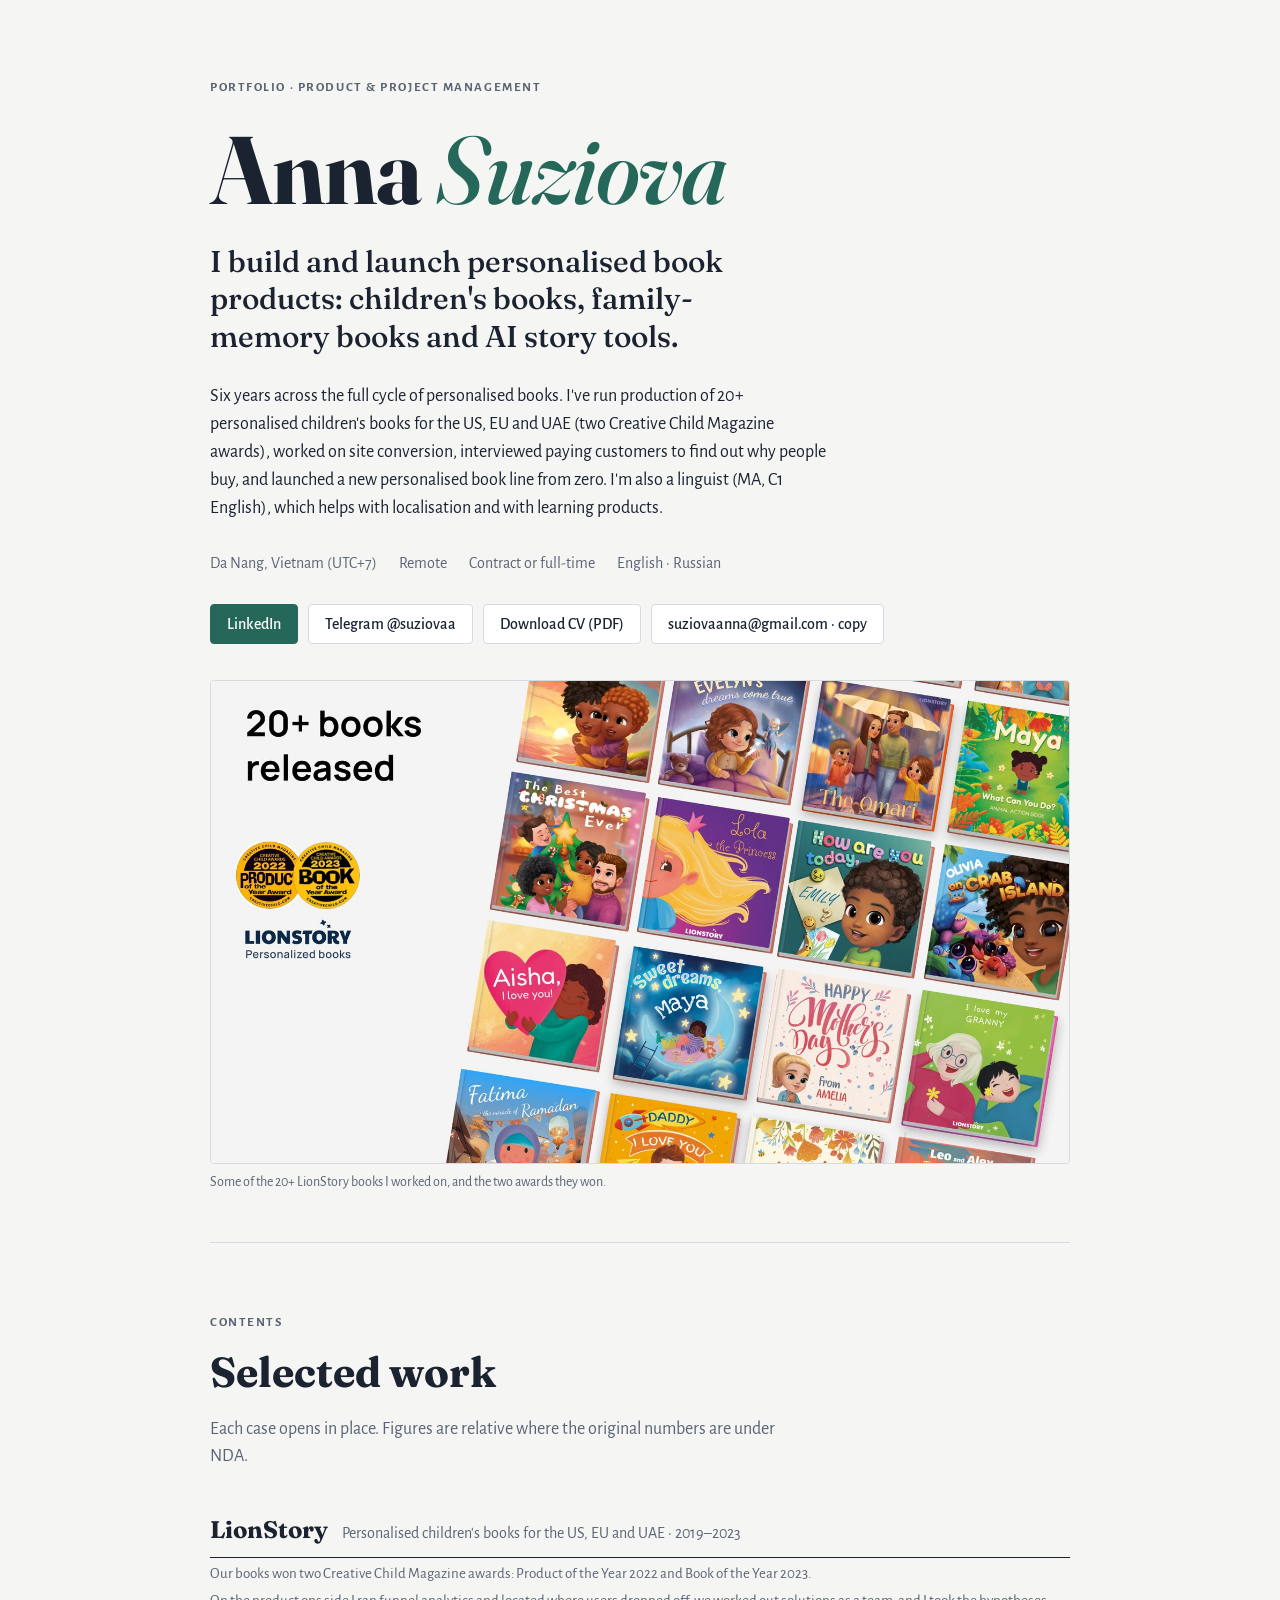
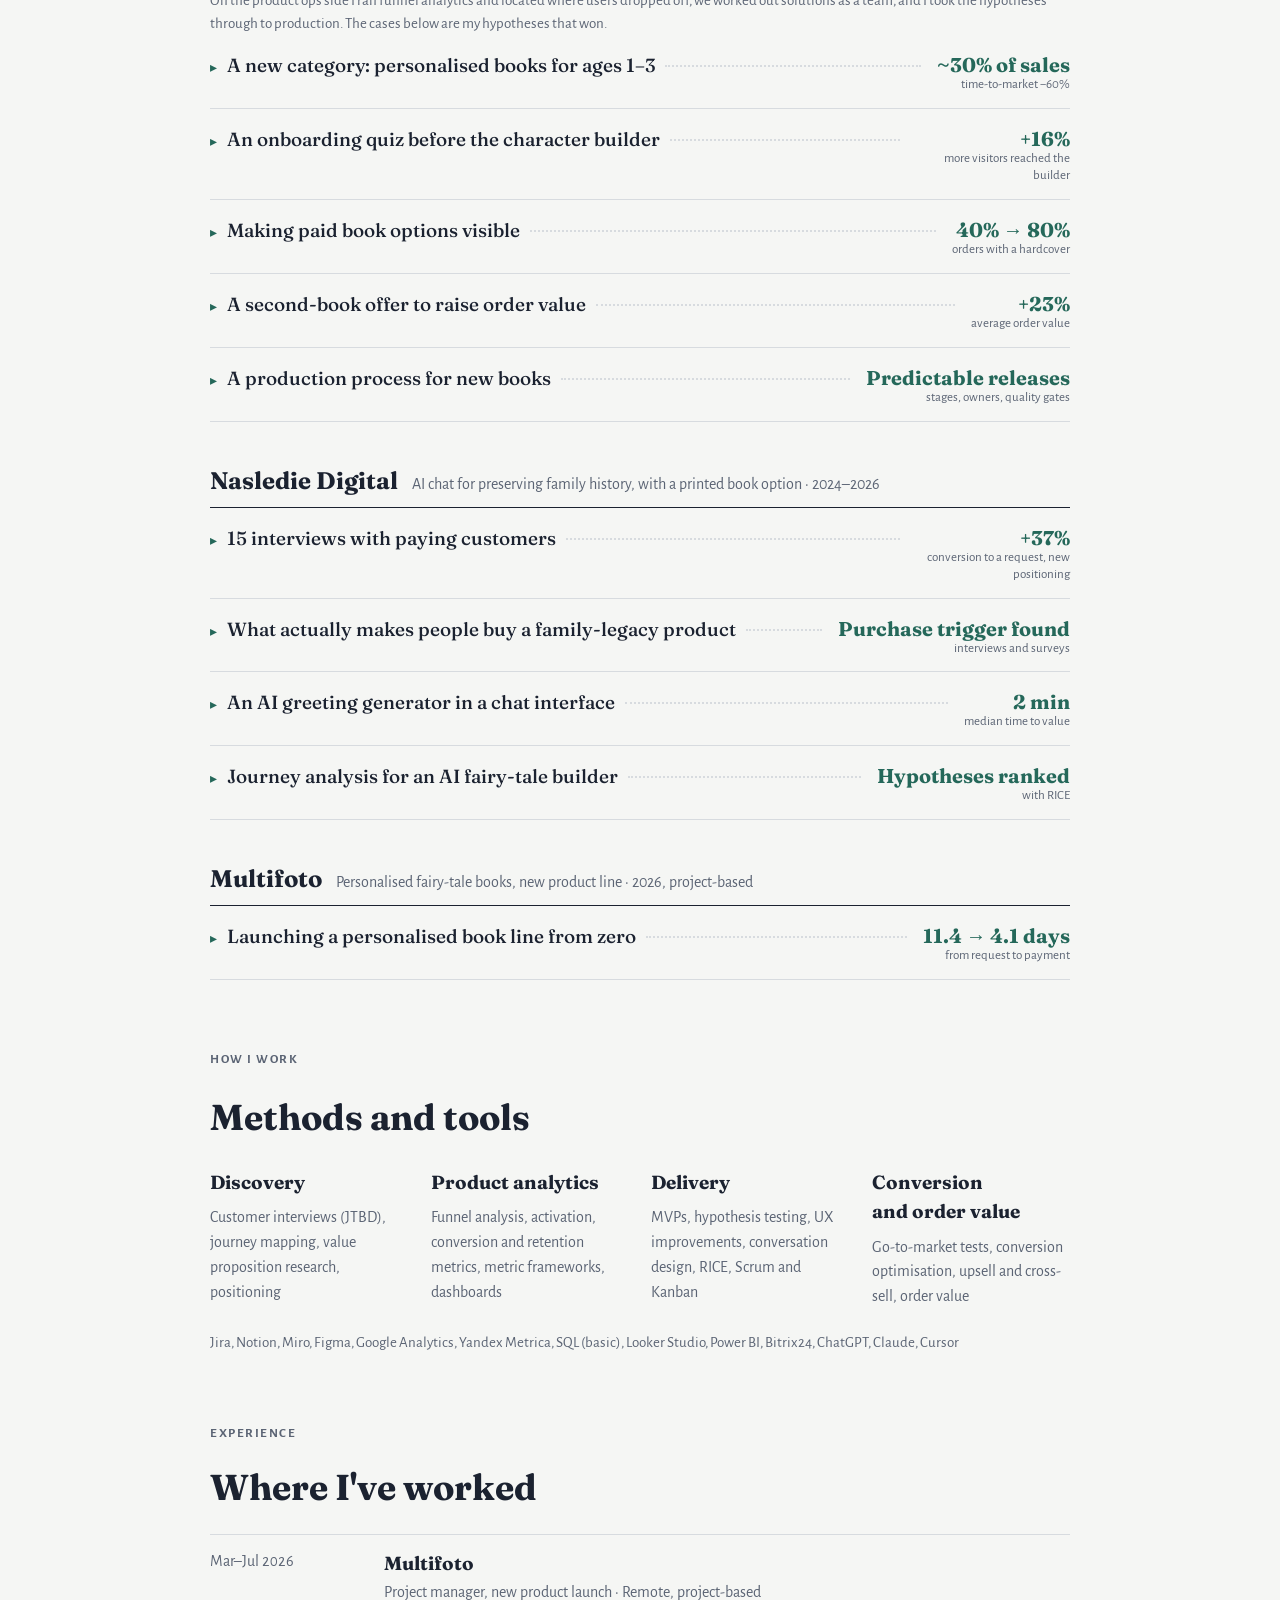
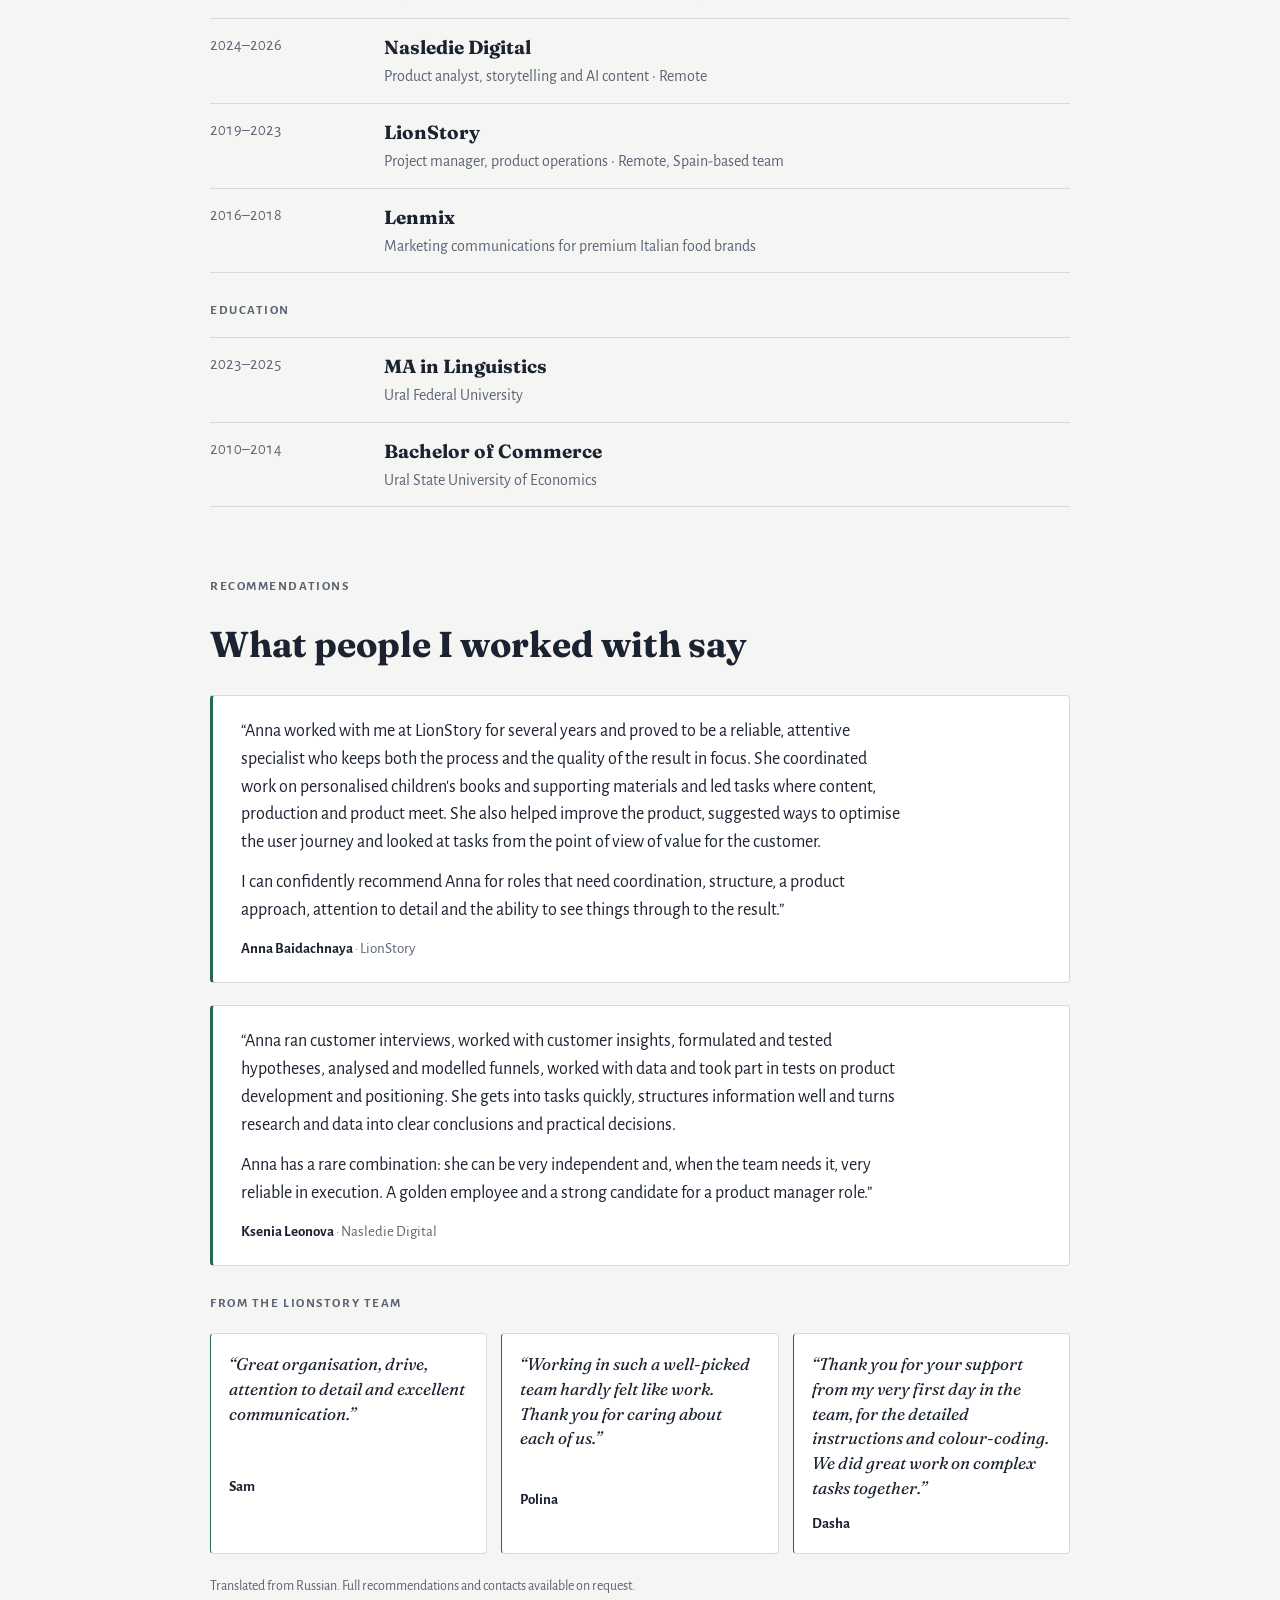
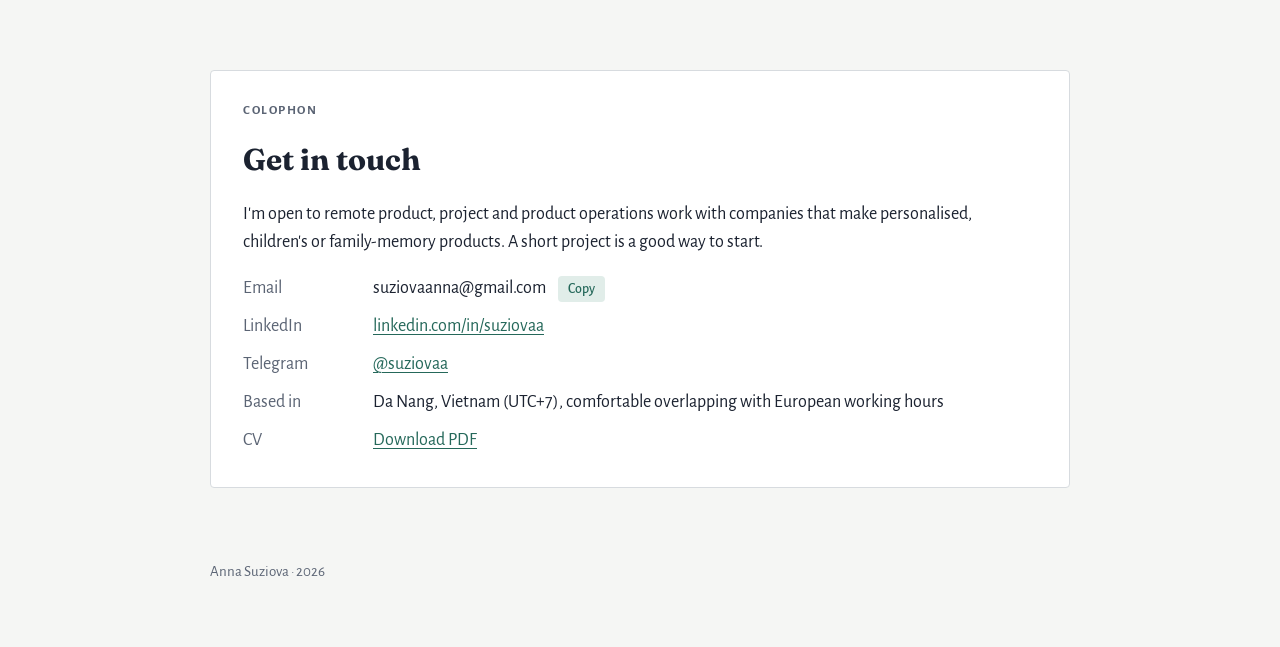
==== index.html @ f165a917 "Add link preview image Co-Authored-By: Claude Opus 5.5 <noreply@anthropic.com> Claude-Session: https" ====
<!doctype html>
<html lang="en">
<head>
<meta charset="utf-8">
<meta name="viewport" content="width=device-width,initial-scale=1,viewport-fit=cover">
<meta name="description" content="Anna Suziova: project manager and product ops for personalised children's books and memory products.">
<meta property="og:title" content="Anna Suziova">
<meta property="og:description" content="Project Manager and Product Ops for personalised children's books and memory products.">
<meta property="og:image" content="https://suziovaa.github.io/og.jpg">
<meta property="og:url" content="https://suziovaa.github.io/">
<meta property="og:type" content="website">
<meta name="twitter:card" content="summary_large_image">
<title>Anna Suziova</title>
<link rel="preconnect" href="https://fonts.googleapis.com">
<link rel="preconnect" href="https://fonts.gstatic.com" crossorigin>
<link rel="stylesheet" href="https://fonts.googleapis.com/css2?family=Fraunces:ital,opsz,wght@0,9..144,500;0,9..144,700;1,9..144,500&family=Alegreya+Sans:ital,wght@0,400;0,500;0,700;1,400&display=swap">
<style>
/* Layout: a personal site set like a book. Title page, then a table of contents of case studies
   (title · dot leader · result), each opening in place; colophon at the end. One column, max ~860px. */
:root{
  --paper:#f5f6f4; --sheet:#ffffff; --ink:#1b2230; --muted:#5b6474; --rule:#d7dbdf;
  --cloth:#25685a; --cloth-soft:#e1ede9;
  --display:"Fraunces",Georgia,"Times New Roman",serif;
  --body:"Alegreya Sans","Helvetica Neue",Arial,sans-serif;
}
@media (prefers-color-scheme:dark){:root:not([data-theme="light"]){
  --paper:#111519; --sheet:#171c22; --ink:#e7eaed; --muted:#9aa3af; --rule:#2b323b;
  --cloth:#86c9b7; --cloth-soft:#1a2b28; color-scheme:dark}}
:root[data-theme="dark"]{
  --paper:#111519; --sheet:#171c22; --ink:#e7eaed; --muted:#9aa3af; --rule:#2b323b;
  --cloth:#86c9b7; --cloth-soft:#1a2b28; color-scheme:dark}

*{box-sizing:border-box}
body{background:var(--paper);color:var(--ink);font:400 18px/1.55 var(--body);
  padding-left:max(16px,env(safe-area-inset-left,0px));padding-right:max(16px,env(safe-area-inset-right,0px));padding-block:0 56px}
.wrap{max-width:860px;margin:0 auto;display:grid;gap:72px}
a{color:var(--cloth);text-underline-offset:3px;text-decoration-thickness:1px}
a:focus-visible,button:focus-visible,summary:focus-visible{outline:2px solid var(--cloth);outline-offset:3px;border-radius:2px}
h1,h2,h3{font-family:var(--display);font-weight:700;text-wrap:balance;margin:0}
.label{font:700 13px/1.2 var(--body);letter-spacing:.12em;text-transform:uppercase;color:var(--muted);margin:0}
p{margin:0}

/* Title page */
.title-page{padding-block:72px 8px;display:grid;gap:28px;border-bottom:1px solid var(--rule);padding-bottom:48px}
.title-page h1{font-size:clamp(48px,9vw,96px);line-height:.95;letter-spacing:-.01em}
.title-page h1 em{font-style:italic;font-weight:500;color:var(--cloth)}
.subtitle{font-family:var(--display);font-size:clamp(22px,3.2vw,30px);line-height:1.25;max-width:30ch;font-weight:500}
.intro{max-width:62ch;color:var(--ink)}
.imprint{display:flex;flex-wrap:wrap;gap:6px 22px;color:var(--muted);font-size:16px}
.imprint span{white-space:nowrap}
.contacts{display:flex;flex-wrap:wrap;gap:10px;align-items:center}
.btn{font:500 16px/1 var(--body);display:inline-flex;align-items:center;gap:8px;padding:11px 16px;border-radius:4px;border:1px solid var(--rule);background:var(--sheet);color:var(--ink);text-decoration:none;cursor:pointer}
.btn.primary{background:var(--cloth);border-color:var(--cloth);color:var(--sheet)}
.btn:hover{border-color:var(--cloth)}

/* Contents */
.contents{display:grid;gap:40px}
.contents > header{display:grid;gap:10px}
.contents h2{font-size:clamp(30px,4.5vw,42px)}
.contents > header p:not(.label){color:var(--muted);max-width:60ch}
.chapter{display:grid;gap:4px}
.chapter-head{display:flex;flex-wrap:wrap;align-items:baseline;gap:4px 14px;padding-bottom:8px;border-bottom:1px solid var(--ink)}
.chapter-head h3{font-size:24px}
.chapter-head span{color:var(--muted);font-size:16px}
.case{border-bottom:1px solid var(--rule)}
.case summary{list-style:none;cursor:pointer;display:grid;grid-template-columns:minmax(0,1fr) auto;gap:4px 16px;align-items:baseline;padding:14px 0}
.case summary::-webkit-details-marker{display:none}
.case .ttl{display:flex;align-items:baseline;gap:10px;min-width:0}
.case .ttl b{font:500 19px/1.35 var(--display)}
.case .ttl i{font-style:normal;color:var(--cloth);font-size:14px;transition:transform .2s;display:inline-block;flex:none}
.case[open] .ttl i{transform:rotate(90deg)}
.case .ttl .lead{flex:1;border-bottom:2px dotted var(--rule);transform:translateY(-5px);min-width:24px}
.case .num{font:700 20px/1.2 var(--display);color:var(--cloth);text-align:right;font-variant-numeric:tabular-nums lining-nums;white-space:nowrap}
.case .num small{display:block;font:400 13px/1.3 var(--body);color:var(--muted);white-space:normal;max-width:22ch;margin-left:auto}
.case summary:hover b{color:var(--cloth)}
.body{display:grid;gap:18px;padding:4px 0 26px 24px;max-width:66ch}
.body h4{font:700 13px/1.2 var(--body);letter-spacing:.12em;text-transform:uppercase;color:var(--muted);margin:0 0 4px}
.body ul{margin:0;padding-left:20px;display:grid;gap:4px}
.results{display:flex;flex-wrap:wrap;gap:12px}
.results div{background:var(--cloth-soft);border-radius:4px;padding:12px 14px;min-width:0;flex:1 1 160px}
.results b{display:block;font:700 26px/1.1 var(--display);color:var(--cloth);font-variant-numeric:lining-nums}
.results span{font-size:15px;color:var(--ink)}
.role{font-size:15px;color:var(--muted)}

/* Methods */
.methods{display:grid;gap:22px}
.methods h2,.cv h2{font-size:clamp(28px,4vw,36px)}
.mgrid{display:grid;grid-template-columns:repeat(auto-fit,minmax(min(100%,190px),1fr));gap:22px}
.mgrid div{display:grid;gap:8px;align-content:start}
.mgrid h3{font-size:19px}
.mgrid p{color:var(--muted);font-size:16px}

/* Experience */
.cv{display:grid;gap:18px}
.row{display:grid;grid-template-columns:150px minmax(0,1fr);gap:4px 24px;padding-block:14px;border-top:1px solid var(--rule)}
.row:last-child{border-bottom:1px solid var(--rule)}
.row .when{color:var(--muted);font-size:16px;font-variant-numeric:tabular-nums}
.row b{font-family:var(--display);font-size:19px}
.row p{color:var(--muted);font-size:16px}

/* Colophon */
.colophon{display:grid;gap:18px;padding:32px;background:var(--sheet);border:1px solid var(--rule);border-radius:4px}
.colophon h2{font-size:30px}
.colophon dl{display:grid;grid-template-columns:110px minmax(0,1fr);gap:10px 20px;margin:0}
.colophon dt{color:var(--muted)}
.colophon dd{margin:0;overflow-wrap:anywhere;display:flex;flex-wrap:wrap;gap:8px 12px;align-items:center}
.copy{font:500 14px/1 var(--body);color:var(--cloth);background:var(--cloth-soft);border:0;border-radius:4px;padding:6px 10px;cursor:pointer}
footer.end{color:var(--muted);font-size:15px;text-align:left}

@media (max-width:560px){
  body{font-size:17px}
  .title-page{padding-top:44px}
  .case summary{grid-template-columns:minmax(0,1fr)}
  .case .num{text-align:left}
  .case .num small{margin-left:0}
  .case .ttl .lead{display:none}
  .body{padding-left:0}
  .row{grid-template-columns:minmax(0,1fr)}
  .colophon{padding:22px}
  .colophon dl{grid-template-columns:minmax(0,1fr)}
  .colophon dt{margin-top:6px}
}
@media (prefers-reduced-motion:reduce){.case .ttl i{transition:none}}
.fig,.frontis{margin:0;display:grid;gap:8px}
.fig img,.frontis img{display:block;width:100%;height:auto;border:1px solid var(--rule);border-radius:4px;background:var(--sheet)}
.fig figcaption,.frontis figcaption{font-size:14px;color:var(--muted)}
.frontis{margin-top:8px}
.words{display:grid;gap:22px}
.words h2{font-size:clamp(28px,4vw,36px)}
.quote{margin:0;background:var(--sheet);border:1px solid var(--rule);border-left:3px solid var(--cloth);border-radius:4px;padding:22px clamp(16px,3vw,28px);display:grid;gap:12px}
.quote p{max-width:66ch}
.quote cite{font-style:normal;color:var(--muted);font-size:15px}
.quote cite b{color:var(--ink);font-weight:700}
.team{display:grid;grid-template-columns:repeat(auto-fit,minmax(min(240px,100%),1fr));gap:14px}
.team .quote{border-left-width:1px;padding:18px}
.team .quote p{font-family:var(--display);font-style:italic;font-size:17px;line-height:1.45}
.fine{color:var(--muted);font-size:14px}
</style>
</head>
<body>


<div class="wrap">

<header class="title-page">
  <p class="label">Portfolio · Product &amp; project management</p>
  <h1>Anna <em>Suziova</em></h1>
  <p class="subtitle">I build and launch personalised book products: children's books, family-memory books and AI story tools.</p>
  <p class="intro">Six years across the full cycle of personalised books. I've run production of 20+ personalised children's books for the US, EU and UAE (two Creative Child Magazine awards), worked on site conversion, interviewed paying customers to find out why people buy, and launched a new personalised book line from zero. I'm also a linguist (MA, C1 English), which helps with localisation and with learning products.</p>
  <div class="imprint">
    <span>Da Nang, Vietnam (UTC+7)</span><span>Remote</span><span>Contract or full-time</span><span>English · Russian</span>
  </div>
  <div class="contacts">
    <a class="btn primary" href="https://www.linkedin.com/in/suziovaa/" target="_blank" rel="noopener">LinkedIn</a>
    <a class="btn" href="https://t.me/suziovaa" target="_blank" rel="noopener">Telegram @suziovaa</a>
    <a class="btn cv-dl" href="Anna_Suziova_CV.pdf" download>Download CV (PDF)</a>
    <button type="button" class="btn" id="copy-email" data-copy="suziovaanna@gmail.com">suziovaanna@gmail.com · copy</button>
  </div>
  <figure class="frontis"><img src="[data-uri]" alt="Covers of LionStory personalised books with Creative Child Magazine award badges for 2022 and 2023" width="1600" height="900"><figcaption>Some of the 20+ LionStory books I worked on, and the two awards they won.</figcaption></figure>
</header>

<section class="contents" aria-labelledby="contents-h">
  <header>
    <p class="label">Contents</p>
    <h2 id="contents-h">Selected work</h2>
    <p>Each case opens in place. Figures are relative where the original numbers are under NDA.</p>
  </header>

  <div class="chapter">
    <div class="chapter-head"><h3>LionStory</h3><span>Personalised children's books for the US, EU and UAE · 2019–2023</span></div>
    <p class="role">Our books won two Creative Child Magazine awards: Product of the Year 2022 and Book of the Year 2023.</p>
    <p class="role">On the product ops side I ran funnel analytics and located where users dropped off, we worked out solutions as a team, and I took the hypotheses through to production. The cases below are my hypotheses that won.</p>

    <details class="case">
      <summary><span class="ttl"><i aria-hidden="true">▸</i><b>A new category: personalised books for ages 1–3</b><span class="lead"></span></span><span class="num">~30% of sales<small>time-to-market −60%</small></span></summary>
      <div class="body">
        <p class="role">Project manager / product ops · LionStory</p>
        <figure class="fig"><img src="[data-uri]" alt="Personalised books for toddlers: the product page and covers" width="1600" height="900" loading="lazy"><figcaption>The new range for ages 1–3, with whole-avatar personalisation.</figcaption></figure>
        <div><h4>Context</h4><p>The range was built for children aged 6–8, with a detailed avatar builder where parents picked every element. New books took a long time to make, and the audience was narrow.</p></div>
        <div><h4>What I did</h4><p>After looking at the children's book market and competitors, I put forward a simpler product for ages 1–3 and tested it as an MVP. The new books used a lighter illustration style and whole avatars (five options for boys, five for girls) instead of the full builder. We released one book, checked demand and behaviour, and then expanded the line.</p></div>
        <div class="results"><div><b>~30%</b><span>of all sales came from the new category</span></div><div><b>−60%</b><span>time-to-market compared with the main range</span></div></div>
        <p>The simplified builder worked well enough that it was later rolled out to the main range too.</p>
      </div>
    </details>

    <details class="case">
      <summary><span class="ttl"><i aria-hidden="true">▸</i><b>An onboarding quiz before the character builder</b><span class="lead"></span></span><span class="num">+16%<small>more visitors reached the builder</small></span></summary>
      <div class="body">
        <p class="role">Project manager / product ops · LionStory</p>
        <figure class="fig"><img src="[data-uri]" alt="The onboarding quiz on mobile" width="1600" height="900" loading="lazy"><figcaption>The quiz that opens the path to the builder.</figcaption></figure>
        <div><h4>Context</h4><p>The character builder, where parents set up how their child looks in the book, was the key step before purchase and the biggest drop-off. We had already moved it to one page and cut steps, but many visitors still never started it.</p></div>
        <div><h4>What I did</h4><p>The funnel analysis showed many visitors never started the builder. My hypothesis was a short quiz before the builder: a few questions about the child and the book. It made the experience feel personal from the first screen, eased people into the builder and let us start collecting emails.</p></div>
        <div class="results"><div><b>+16%</b><span>share of visitors who reached the builder</span></div><div><b>~50%</b><span>of visitors left their email, a new channel for follow-ups</span></div></div>
      </div>
    </details>

    <details class="case">
      <summary><span class="ttl"><i aria-hidden="true">▸</i><b>Making paid book options visible</b><span class="lead"></span></span><span class="num">40% → 80%<small>orders with a hardcover</small></span></summary>
      <div class="body">
        <p class="role">Project manager / product ops · LionStory</p>
        <figure class="fig"><img src="[data-uri]" alt="Back cover preview with a family photo and the cover choice dialog" width="1600" height="900" loading="lazy"><figcaption>Live back-cover preview and the cover choice.</figcaption></figure>
        <div><h4>Context</h4><p>A hardcover and a photo of the child on the back cover added value for families and margin for the business, but few buyers chose them. The options sat in the cart, and people couldn't see what they would get.</p></div>
        <div><h4>What I did</h4><p>I added a live preview of the back cover with the photo, moved the photo and dedication options from the cart to sit under the book preview, and added an extra cover option to make the premium choice easier to pick.</p></div>
        <div class="results"><div><b>40% → 80%</b><span>share of books ordered with a hardcover</span></div><div><b>2×+</b><span>more books with a photo on the cover</span></div></div>
      </div>
    </details>

    <details class="case">
      <summary><span class="ttl"><i aria-hidden="true">▸</i><b>A second-book offer to raise order value</b><span class="lead"></span></span><span class="num">+23%<small>average order value</small></span></summary>
      <div class="body">
        <p class="role">Project manager / product ops · LionStory</p>
        <figure class="fig"><img src="[data-uri]" alt="The side cart with a second-book offer" width="1600" height="900" loading="lazy"><figcaption>The second-book offer inside the side cart.</figcaption></figure>
        <div><h4>Context</h4><p>Most customers bought one book. Acquisition costs left room for a discount on a second book without breaking unit economics.</p></div>
        <div><h4>What I did</h4><p>I worked out the economics and designed a 45% discount on the second book. We first showed it in a pop-up after the first book was added, then moved it into the side cart so it felt less pushy.</p></div>
        <div class="results"><div><b>+23.4%</b><span>average order value</span></div><div><b>+20%</b><span>books per order</span></div></div>
      </div>
    </details>

    <details class="case">
      <summary><span class="ttl"><i aria-hidden="true">▸</i><b>A production process for new books</b><span class="lead"></span></span><span class="num">Predictable releases<small>stages, owners, quality gates</small></span></summary>
      <div class="body">
        <p class="role">Project manager / product ops · LionStory</p>
        <figure class="fig"><img src="[data-uri]" alt="Book design process map in three blocks" width="1600" height="900" loading="lazy"><figcaption>The process map: marketing, development, design and file preparation.</figcaption></figure>
        <div><h4>Context</h4><p>LionStory released new books regularly, but the stages were blurred, teams overlapped, and release dates slipped.</p></div>
        <div><h4>What I did</h4><p>I mapped the existing process and rebuilt it in three blocks: marketing, development, and design and file preparation. For every step I defined the inputs, the expected output, the artefacts, the owner and who signs off, and added quality gates before each hand-over. I ran the team's Scrum routine in Jira.</p></div>
        <div><h4>Result</h4><p>A transparent process with clear ownership, predictable release dates and quality checks built into the flow.</p></div>
      </div>
    </details>
  </div>

  <div class="chapter">
    <div class="chapter-head"><h3>Nasledie Digital</h3><span>AI chat for preserving family history, with a printed book option · 2024–2026</span></div>

    <details class="case">
      <summary><span class="ttl"><i aria-hidden="true">▸</i><b>15 interviews with paying customers</b><span class="lead"></span></span><span class="num">+37%<small>conversion to a request, new positioning</small></span></summary>
      <div class="body">
        <p class="role">Product analyst · Nasledie Digital</p>
        <figure class="fig"><img src="[data-uri]" alt="Interview analysis board and customer journey map" width="1600" height="900" loading="lazy"><figcaption>From interview notes to the customer journey map.</figcaption></figure>
        <div><h4>Context</h4><p>Conversion from interest to purchase was unstable, and the team didn't know what value customers saw in the product or what drove the decision to buy.</p></div>
        <div><h4>What I did</h4><p>I ran 15 JTBD interviews of 45–60 minutes with paying customers, covering use cases, perceived value, alternatives and barriers. I also segmented users by age and geography and updated the customer journey map.</p></div>
        <div><h4>What we learned</h4><ul><li>People saw the product as an emotional gift for loved ones, not as a storage service.</li><li>The core value was preserving family history and personal memories.</li><li>The main barrier was doubt that the result would feel personal enough.</li></ul></div>
        <div><h4>Result</h4><p>Two new positioning hypotheses, an updated journey map and recommendations for how to communicate value. The hypothesis we launched raised conversion to a request by 37% compared with earlier versions.</p></div>
      </div>
    </details>

    <details class="case">
      <summary><span class="ttl"><i aria-hidden="true">▸</i><b>What actually makes people buy a family-legacy product</b><span class="lead"></span></span><span class="num">Purchase trigger found<small>interviews and surveys</small></span></summary>
      <div class="body">
        <p class="role">Product analyst · Nasledie Digital</p>
        <figure class="fig"><img src="[data-uri]" alt="Landing page for one of the positioning hypotheses, in Russian" width="1600" height="900" loading="lazy"><figcaption>Landing page used to test one of the hypotheses (Russian market).</figcaption></figure>
        <div><h4>Context</h4><p>I joined to test a new direction aimed at parents.</p></div>
        <div><h4>What happened</h4><p>The landing page converted well, but almost nobody went on to buy. I ran customer interviews and surveys with people who had bought, and found that their real reason for buying was different from the motivation the direction was built on. The specific findings are under NDA; I'm happy to talk through the approach in an interview.</p></div>
        <div><h4>Takeaway</h4><p>Interest on a landing page is not demand. Validate with a paid step early, and talk to people who actually paid to learn what made them buy.</p></div>
      </div>
    </details>

    <details class="case">
      <summary><span class="ttl"><i aria-hidden="true">▸</i><b>An AI greeting generator in a chat interface</b><span class="lead"></span></span><span class="num">2 min<small>median time to value</small></span></summary>
      <div class="body">
        <p class="role">Product analyst · Nasledie Digital</p>
        <figure class="fig"><img src="[data-uri]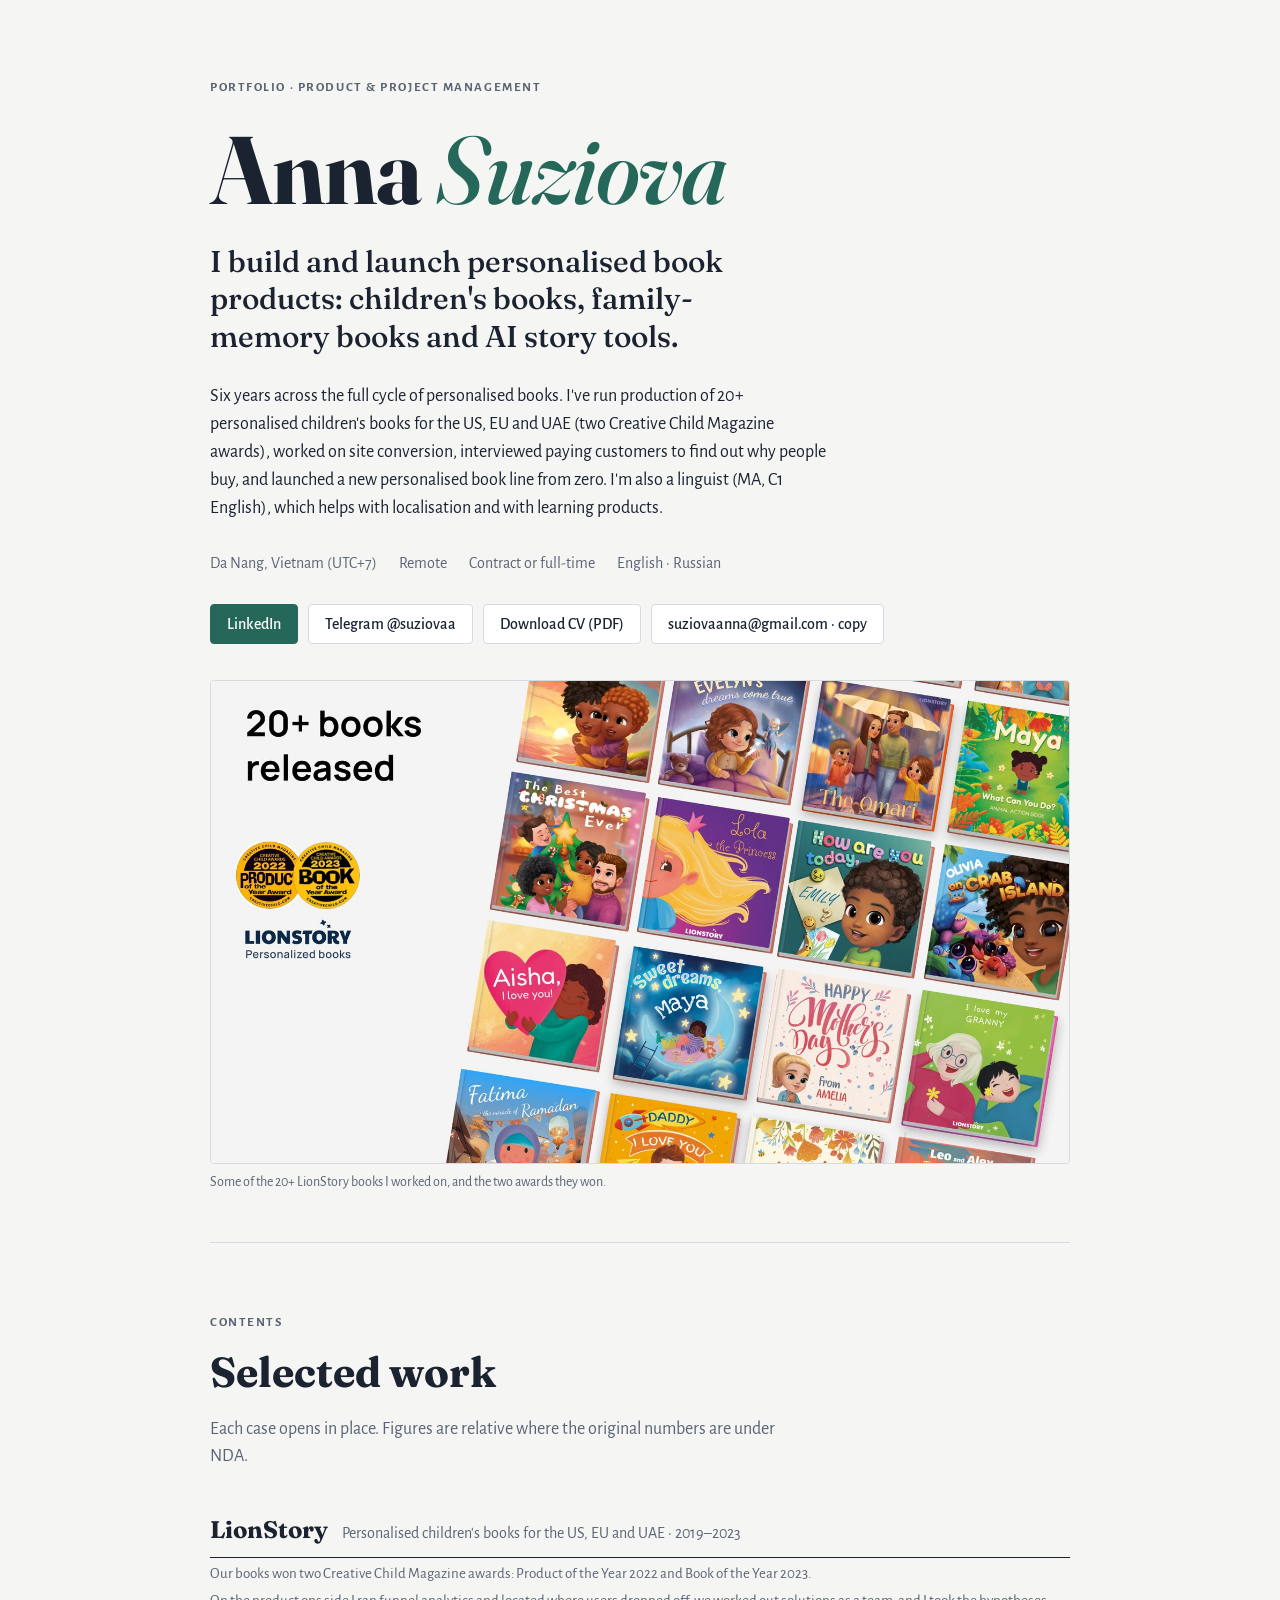
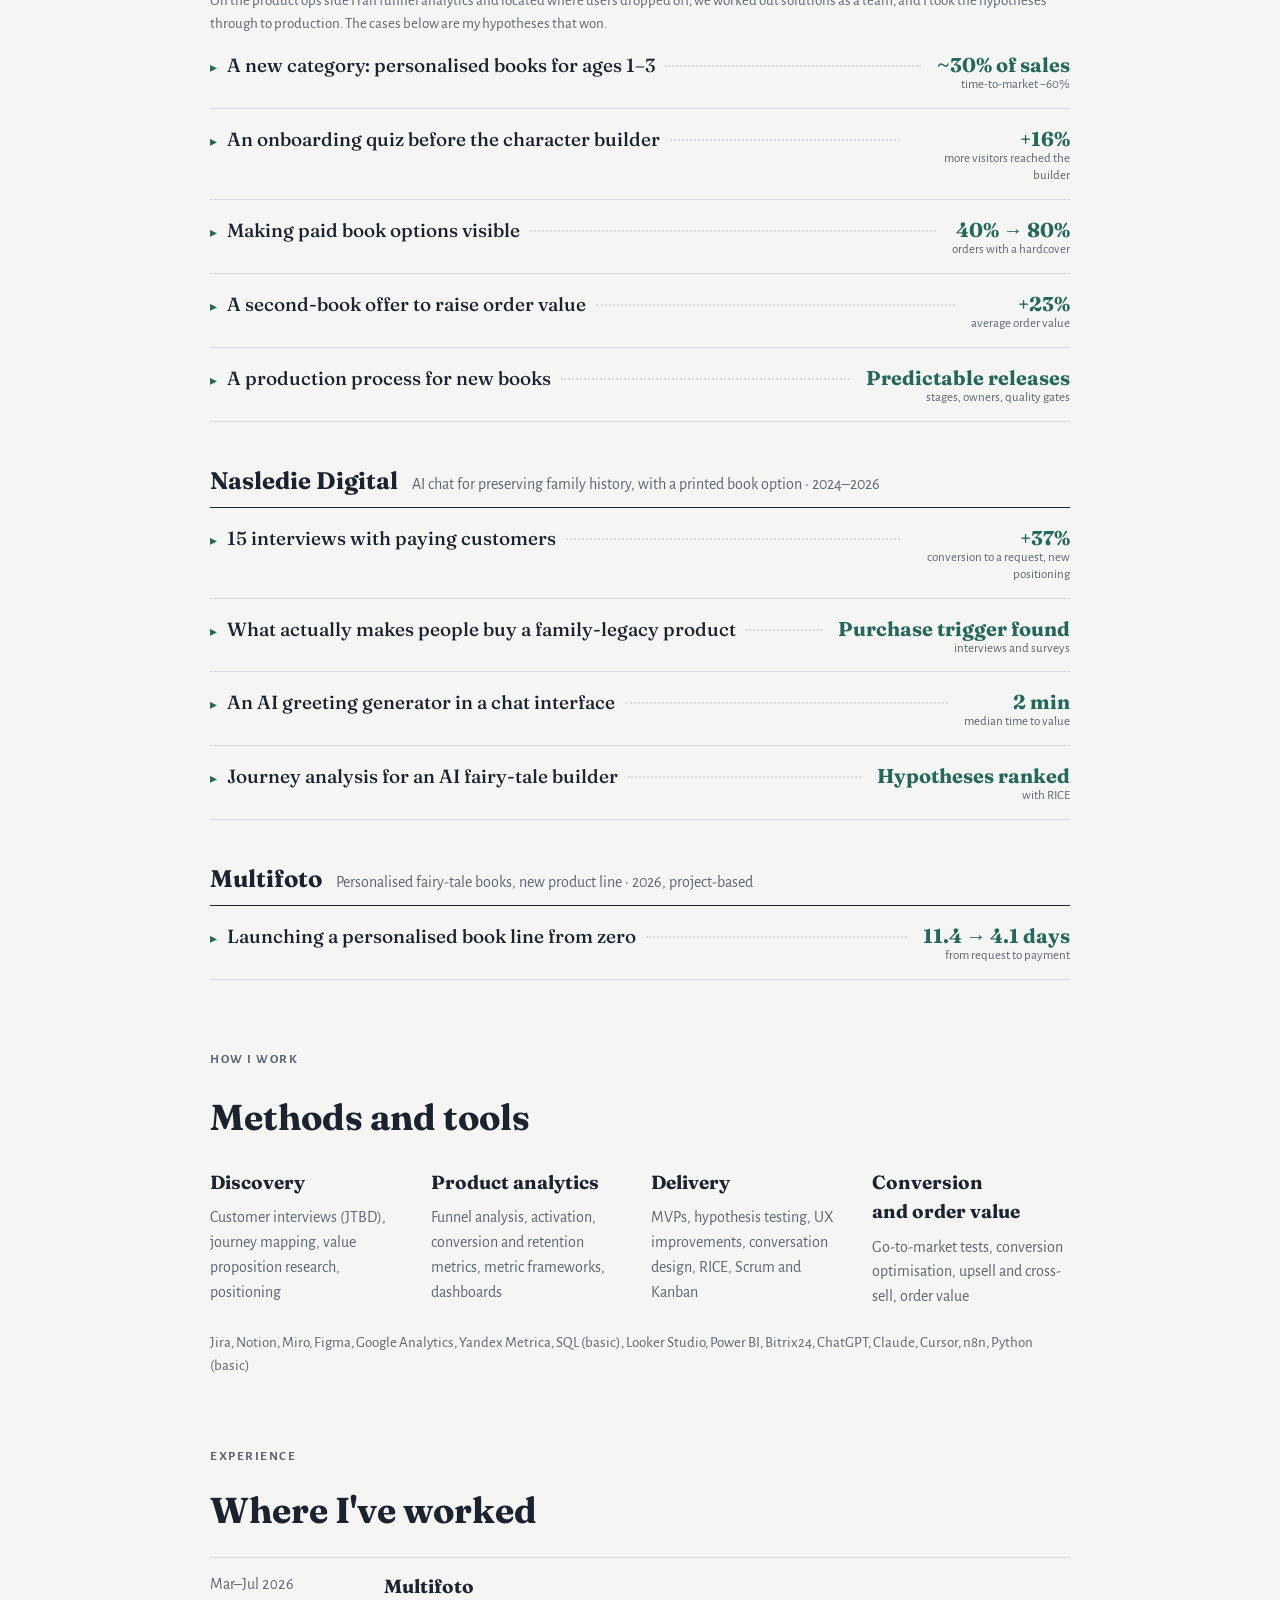
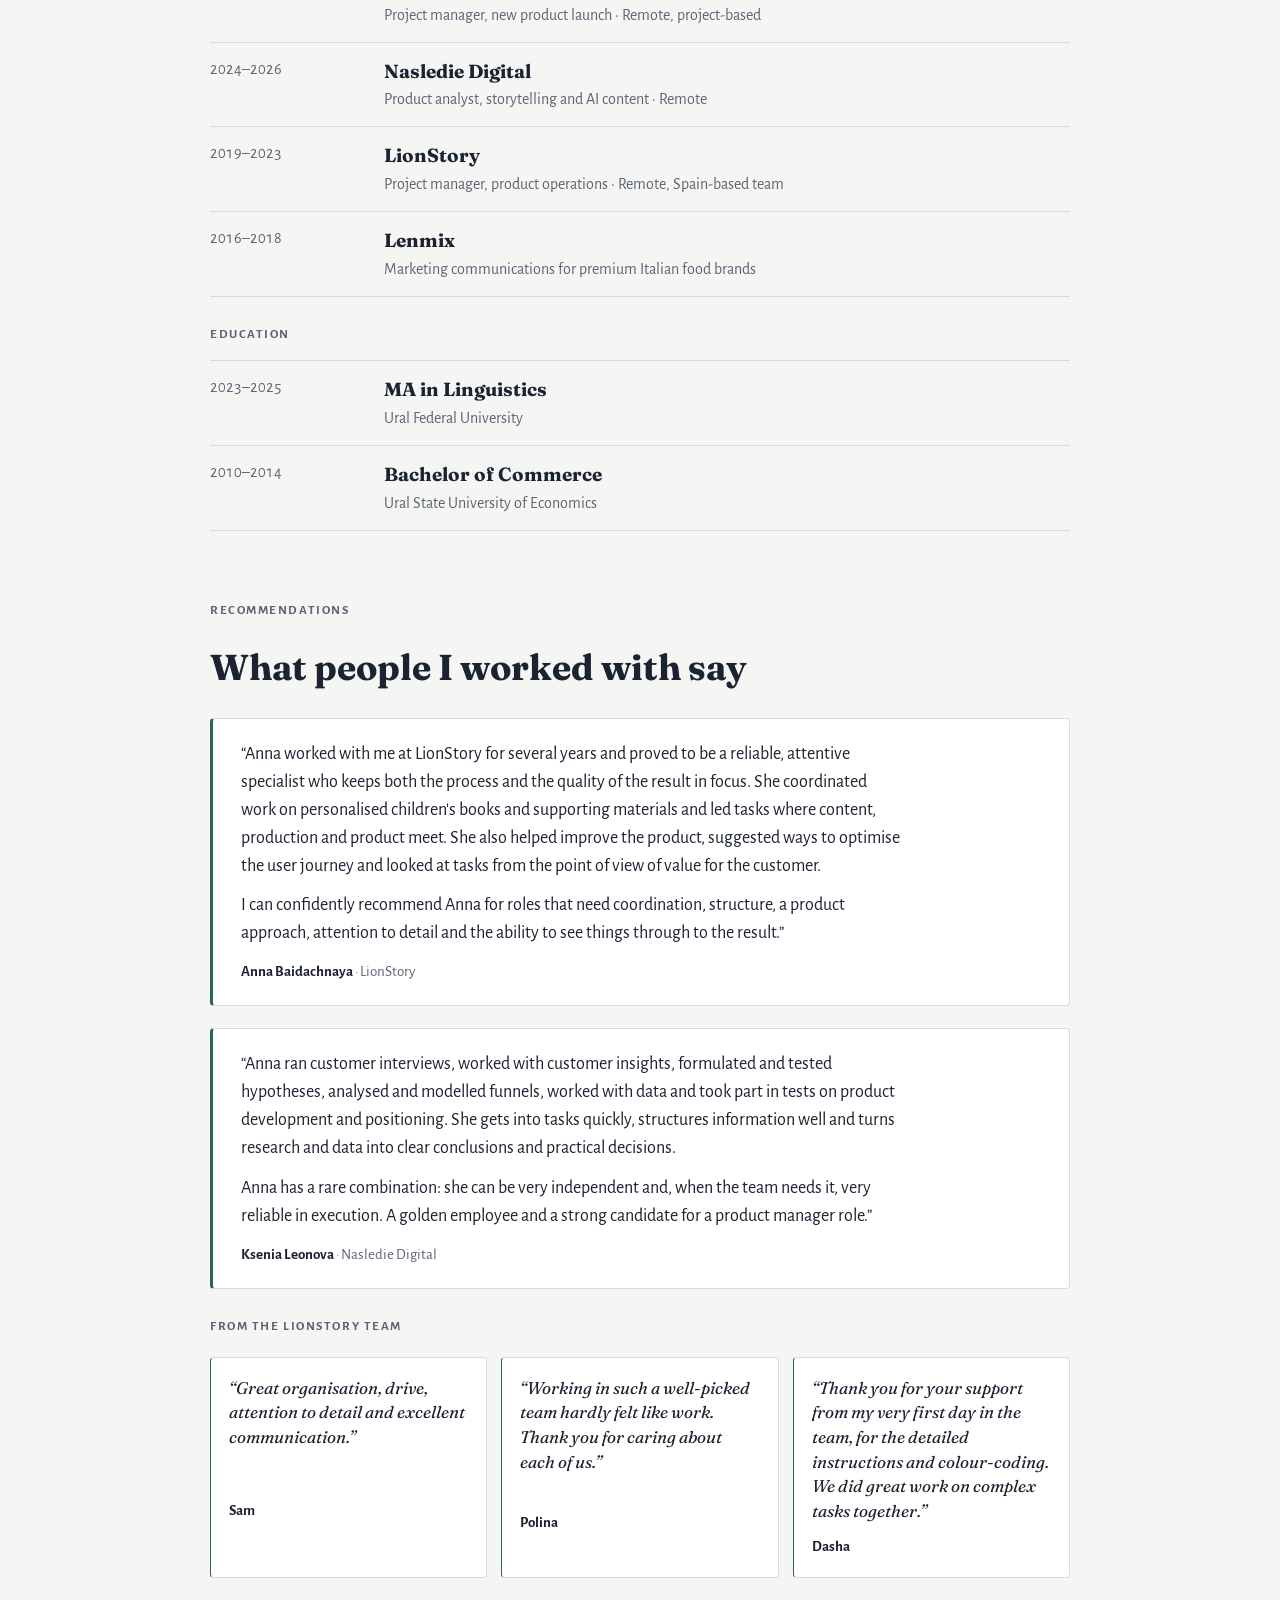
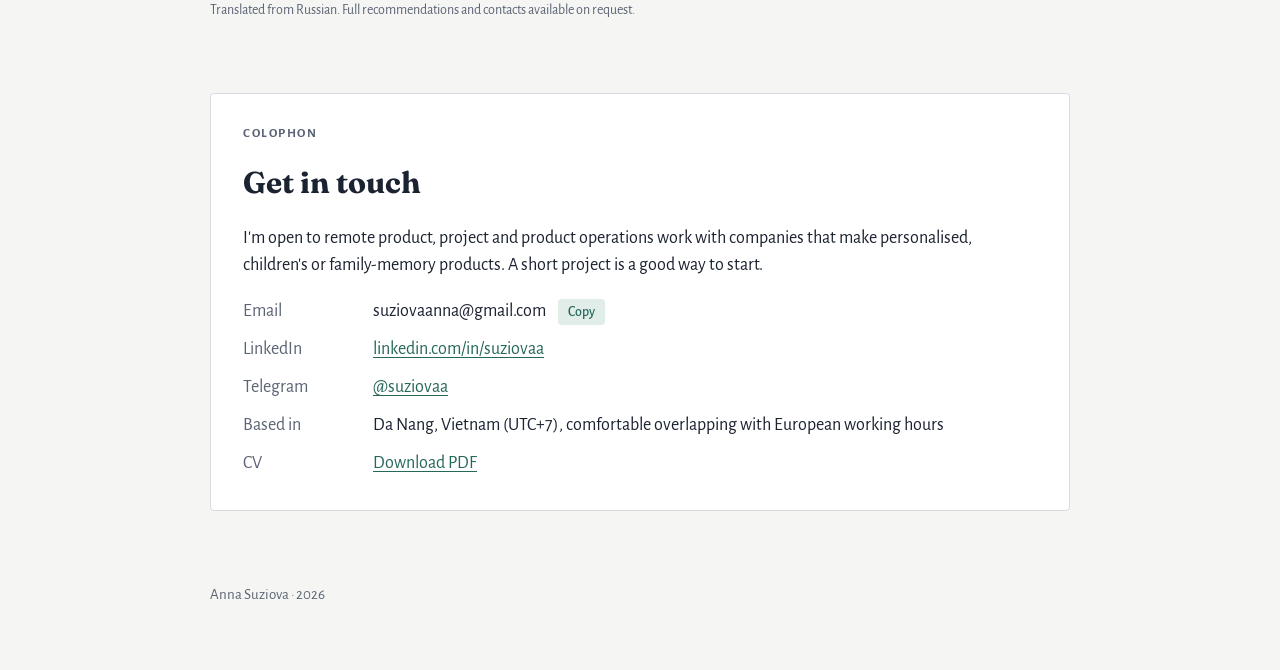
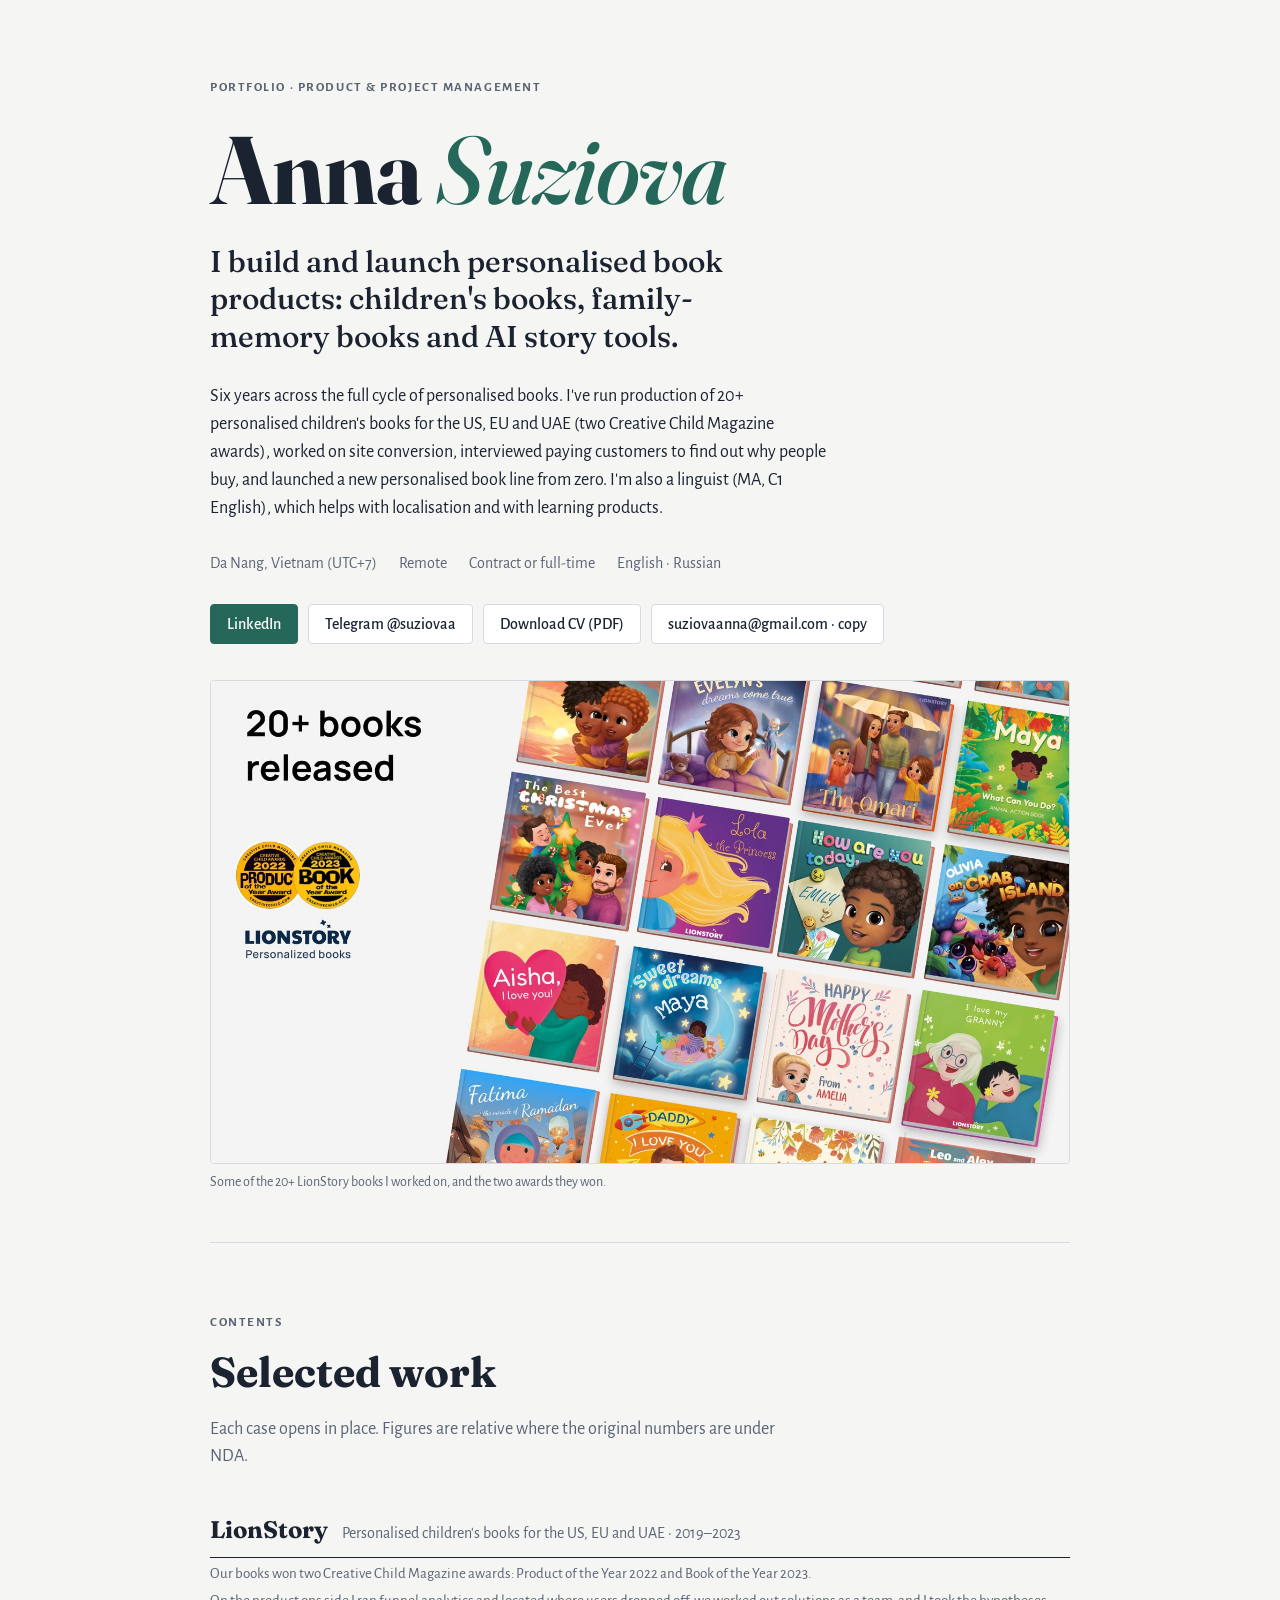
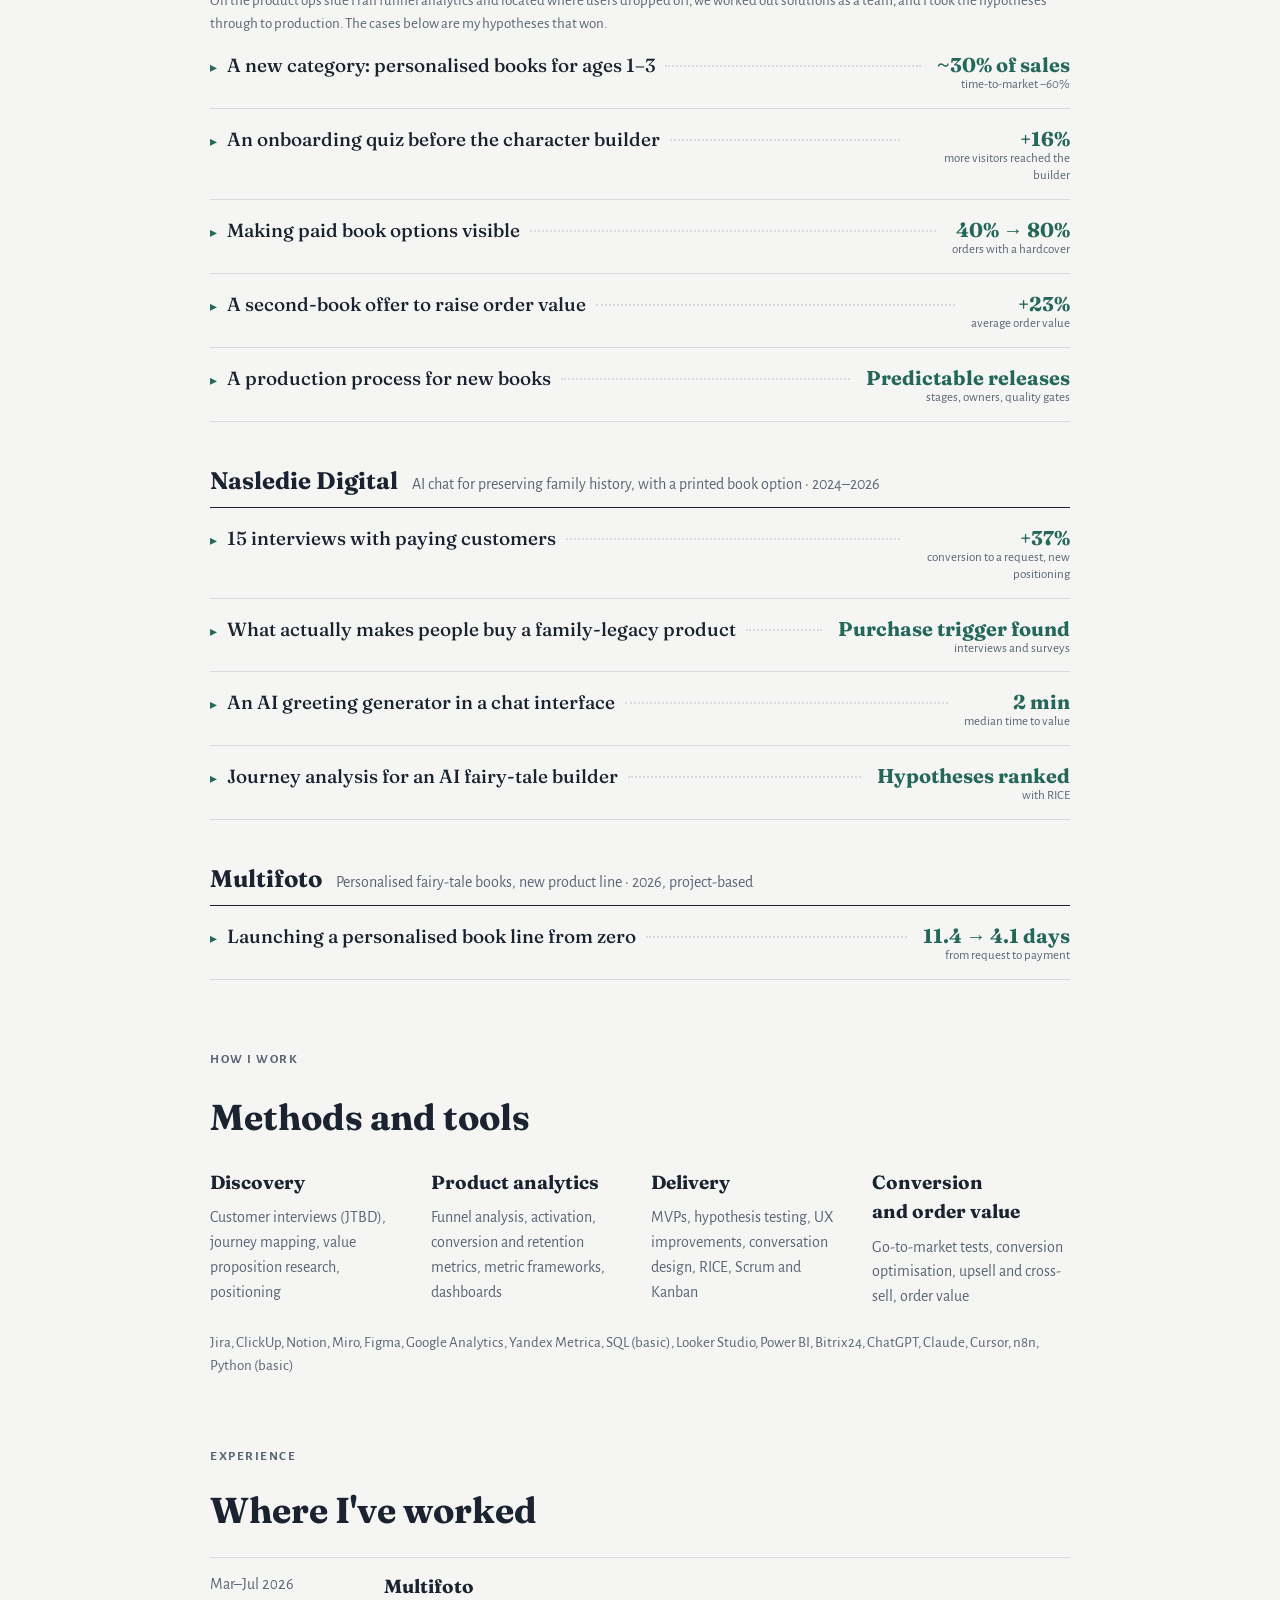
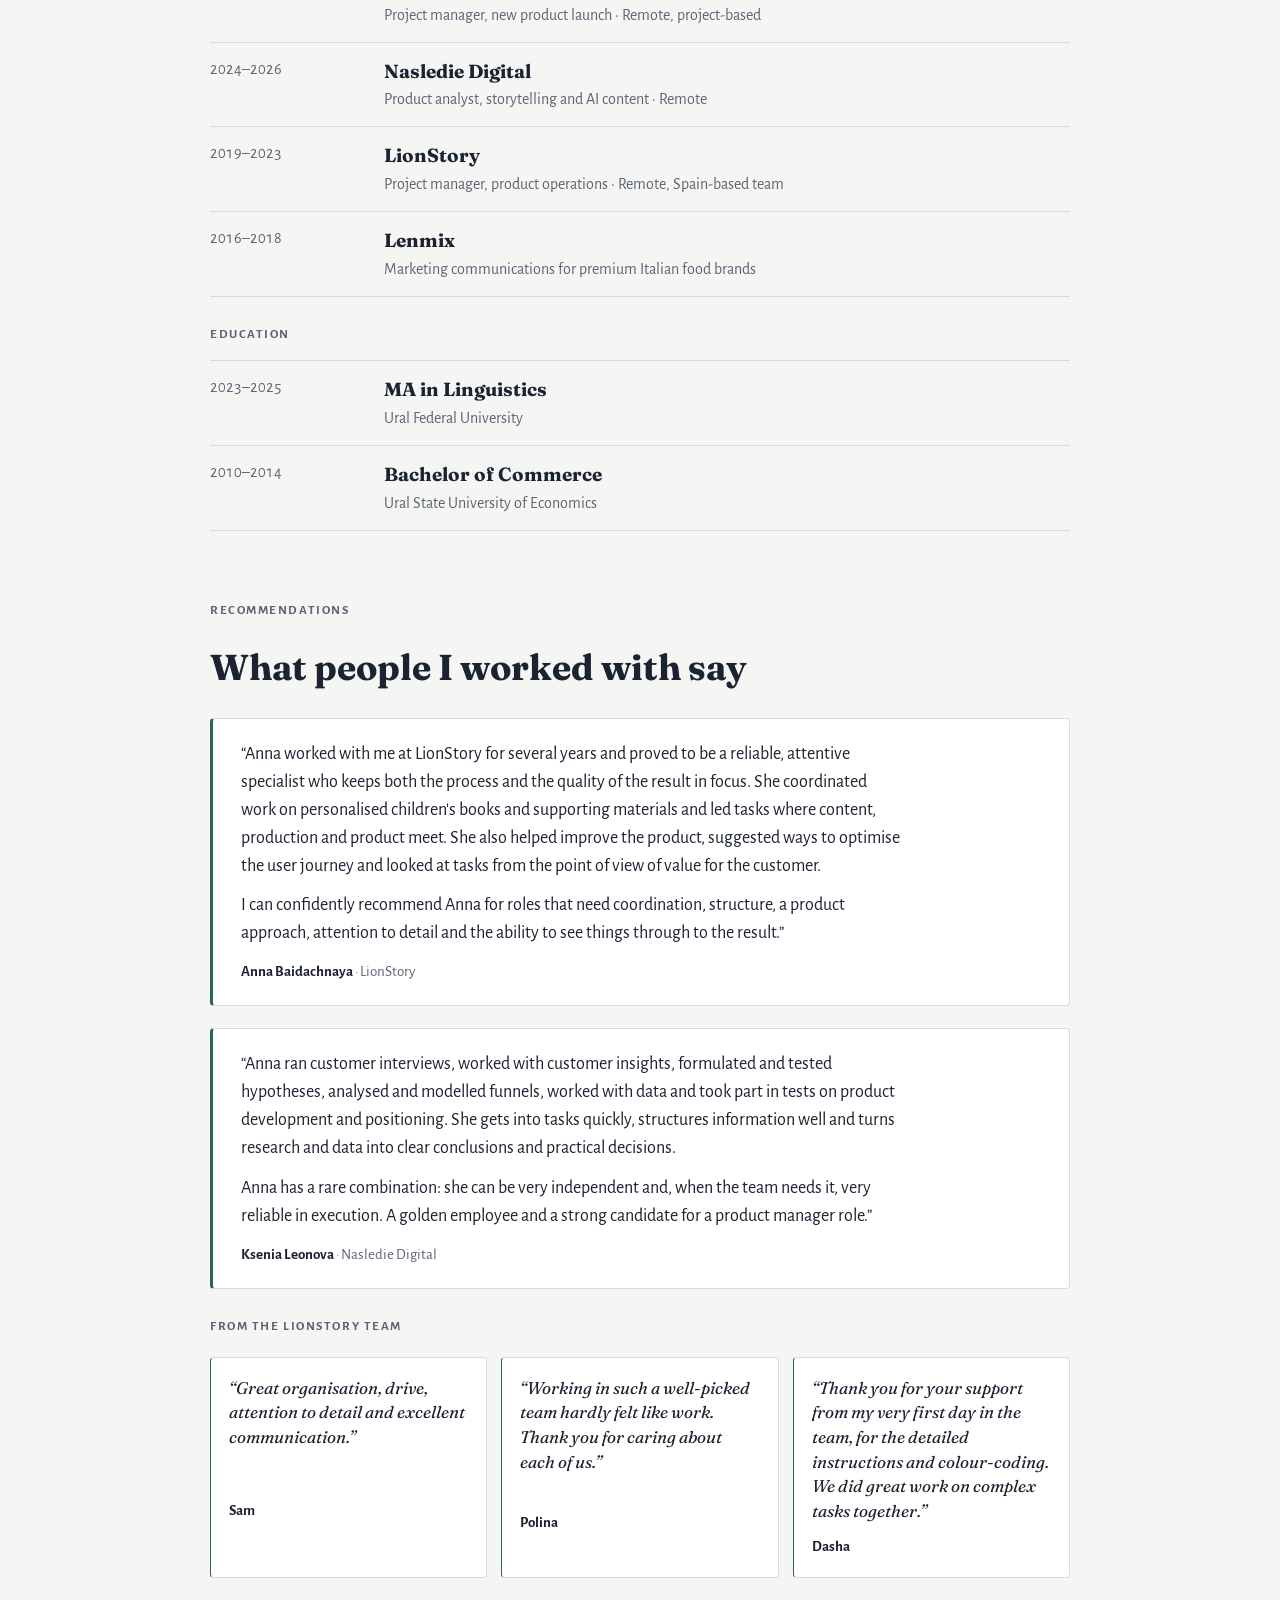
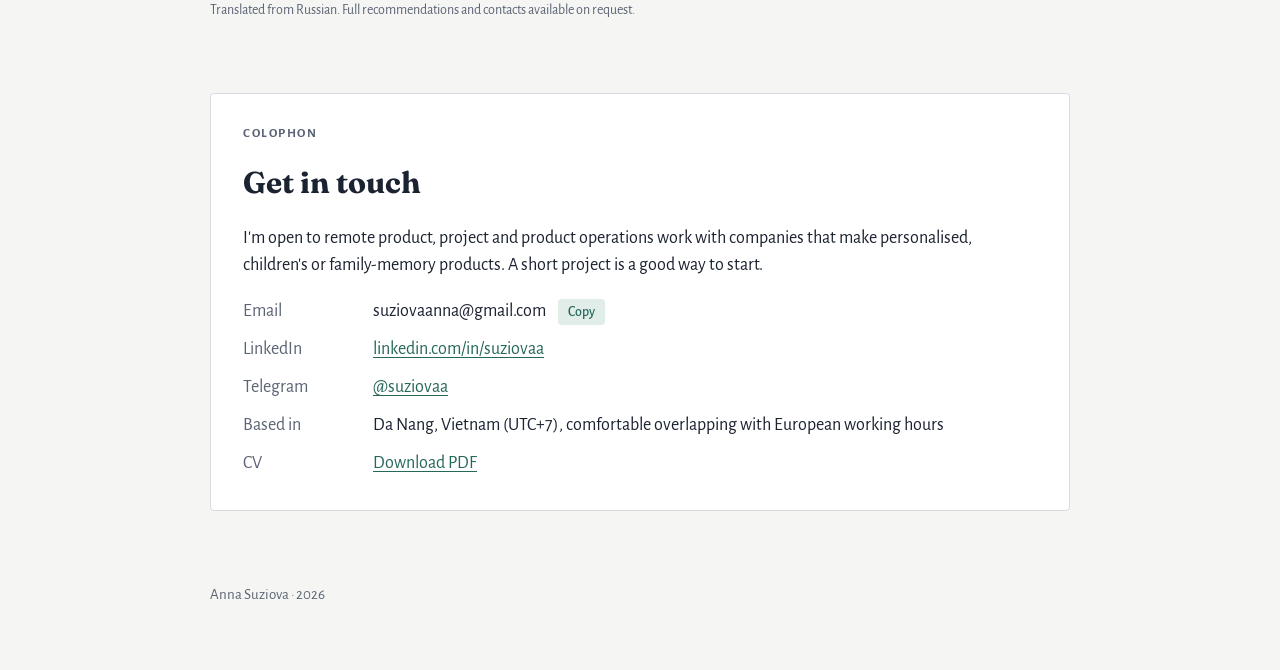
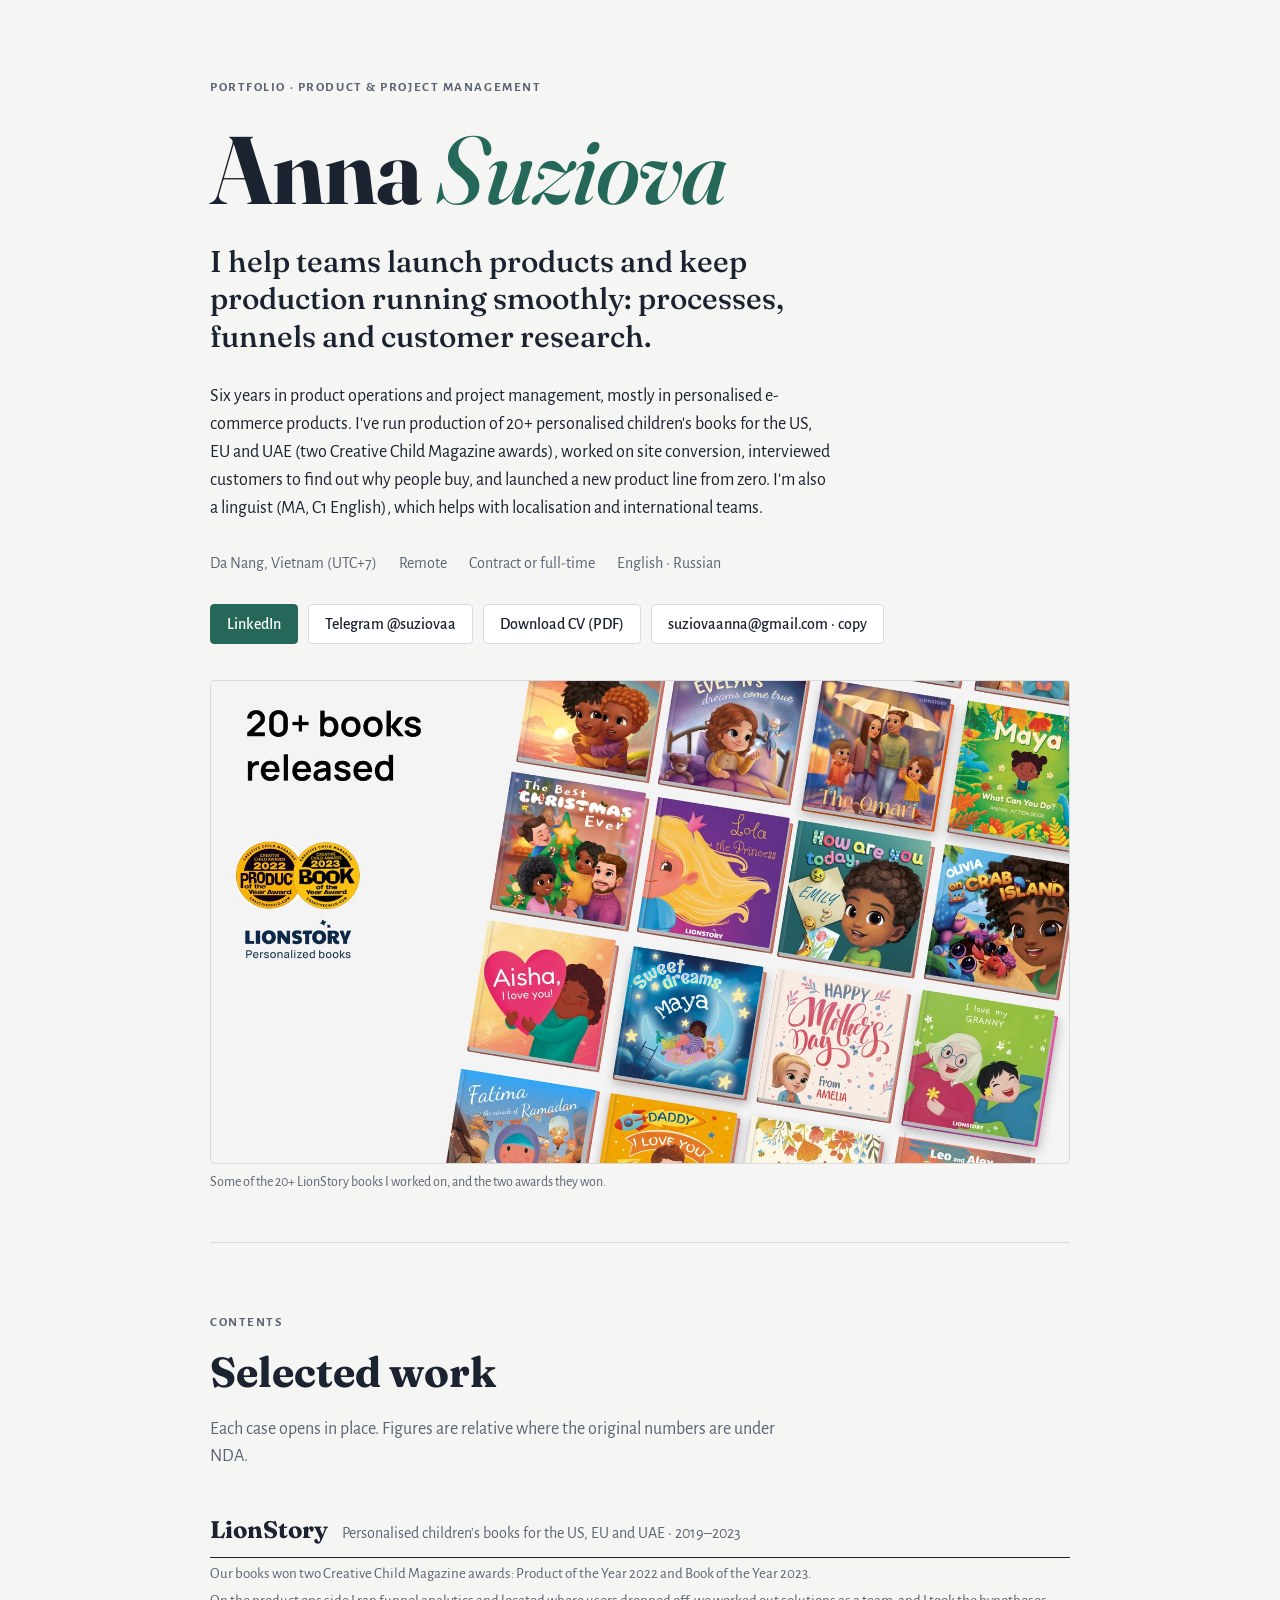
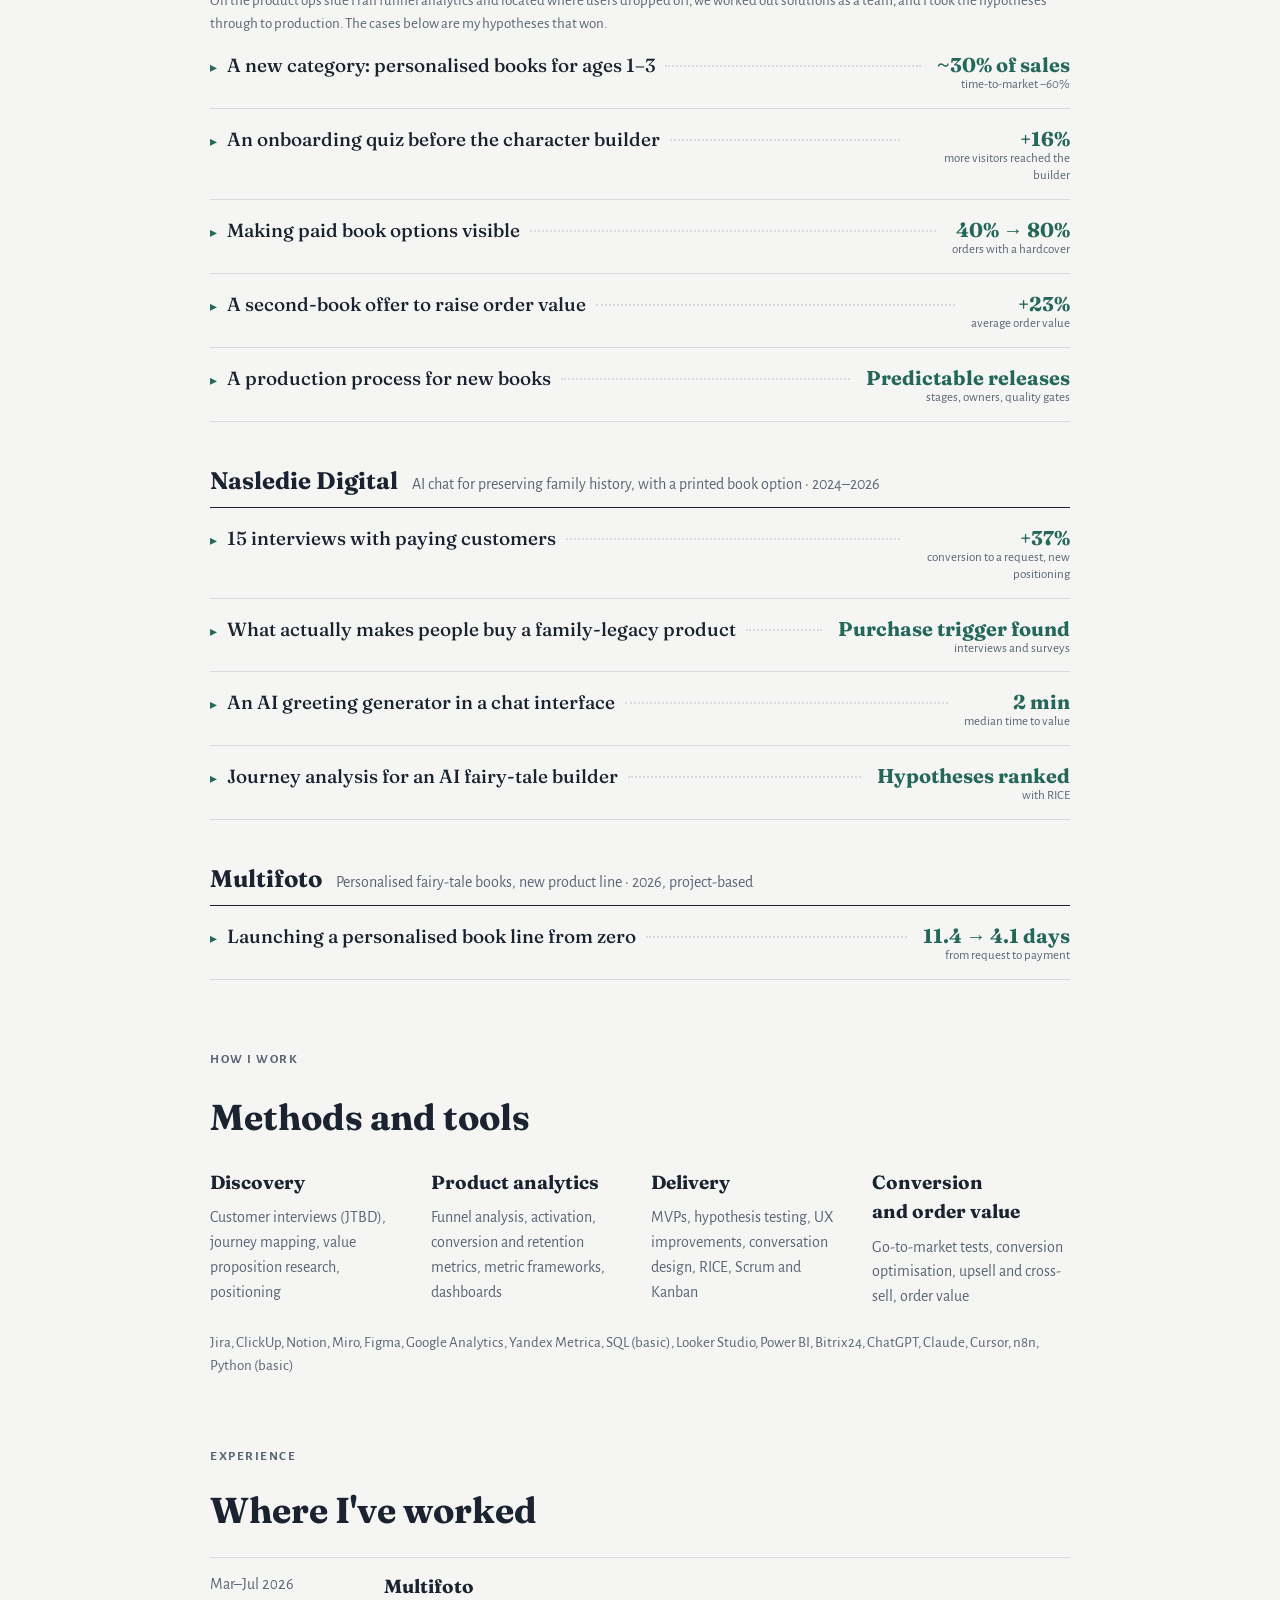
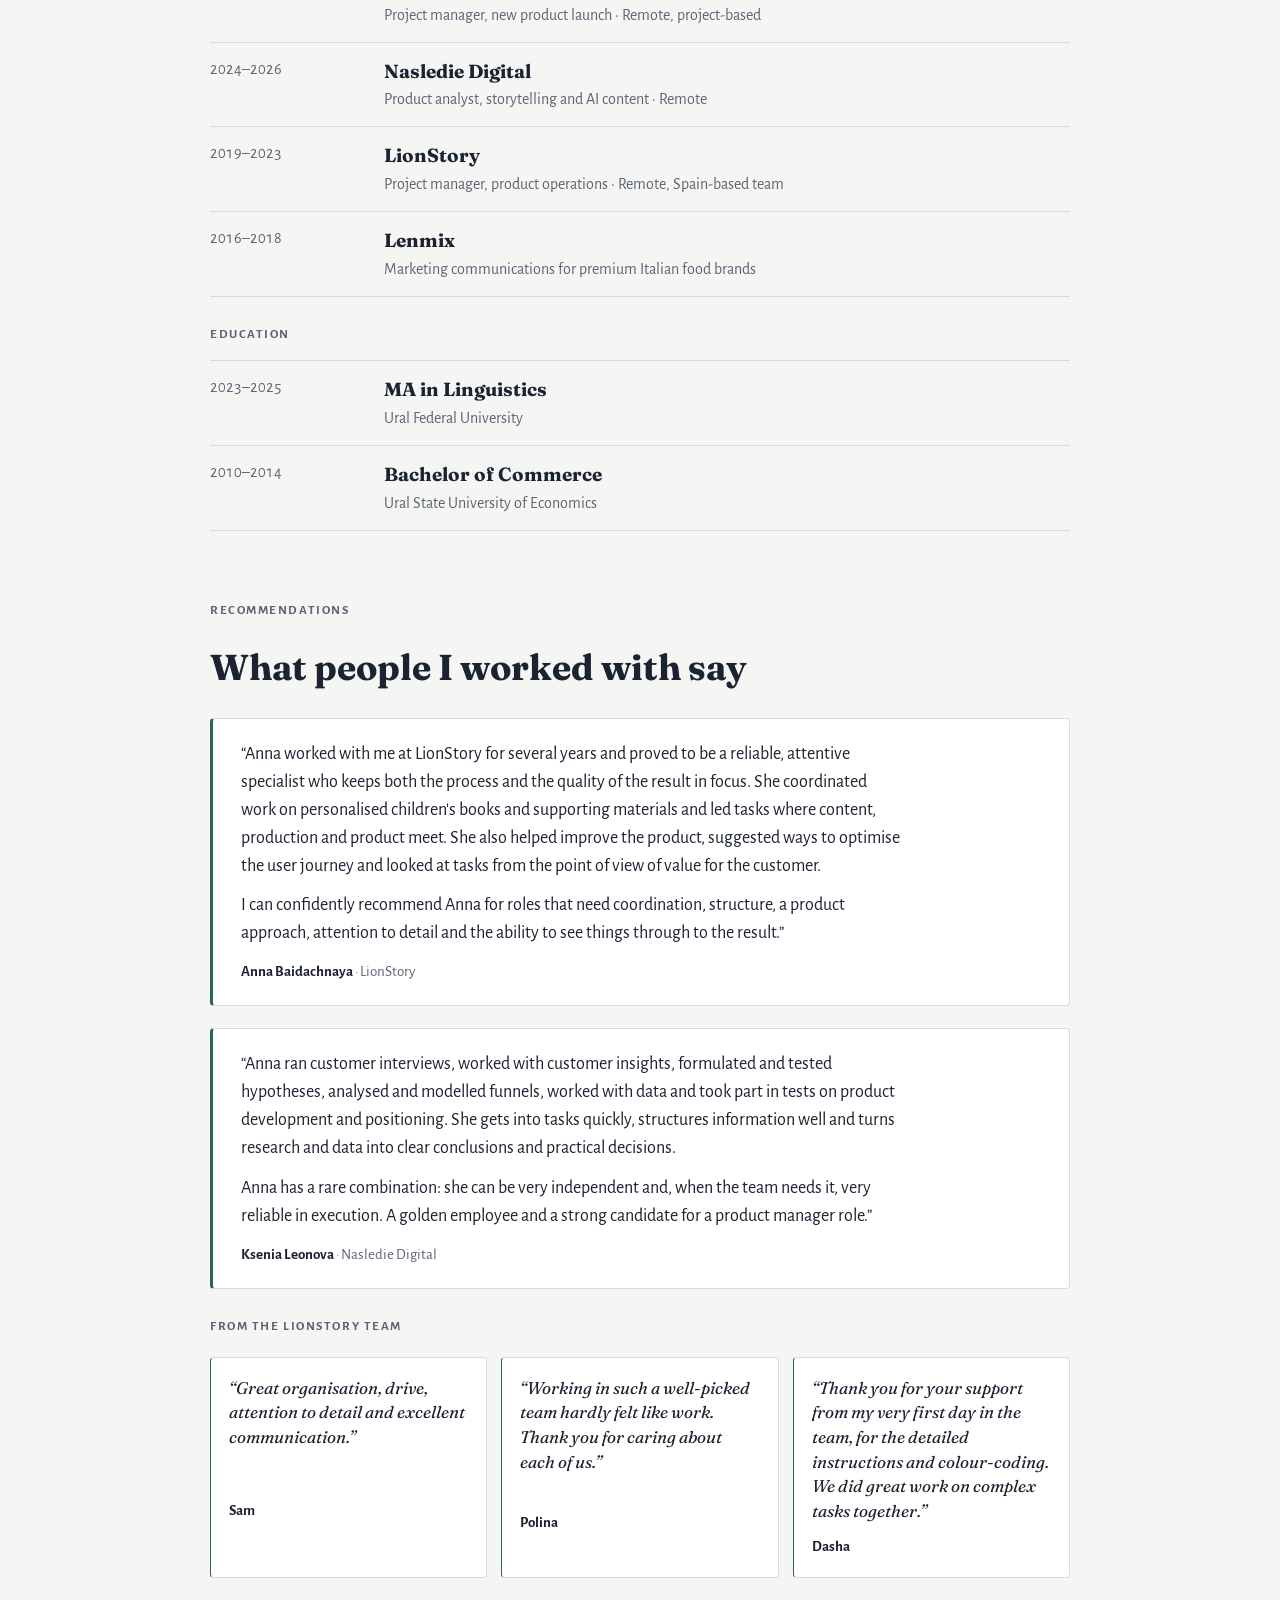
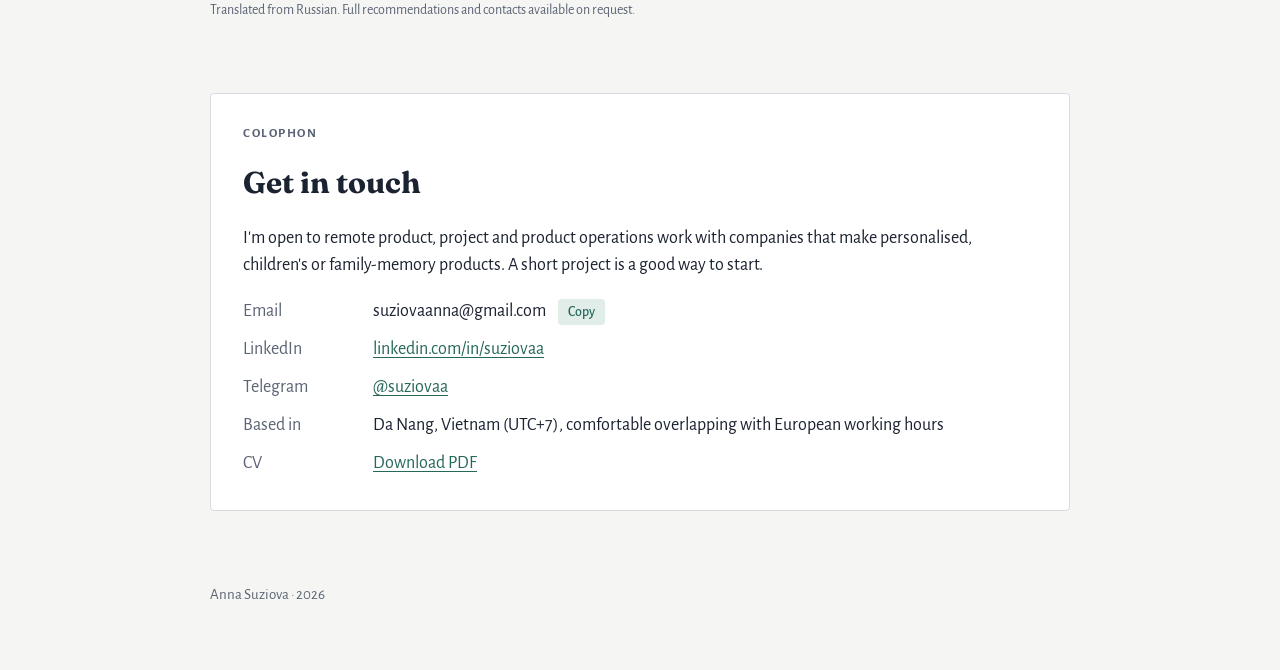
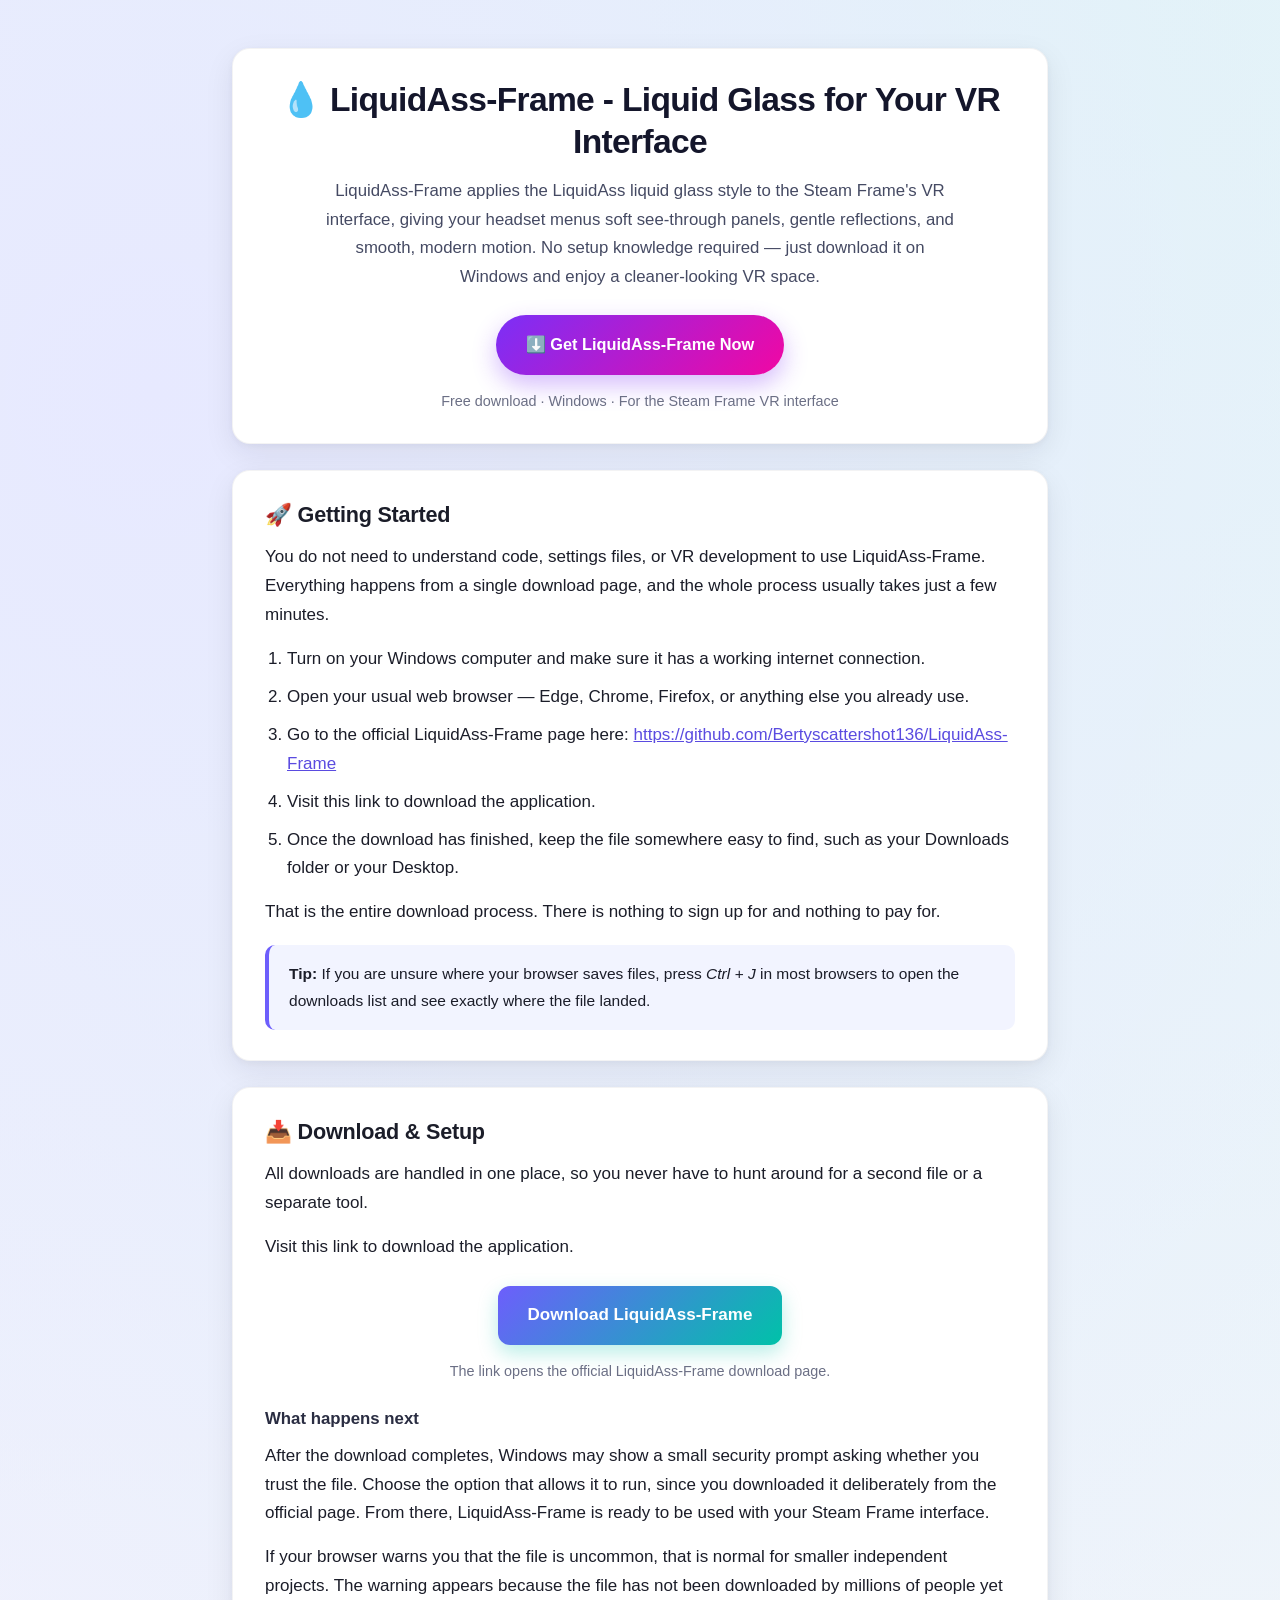
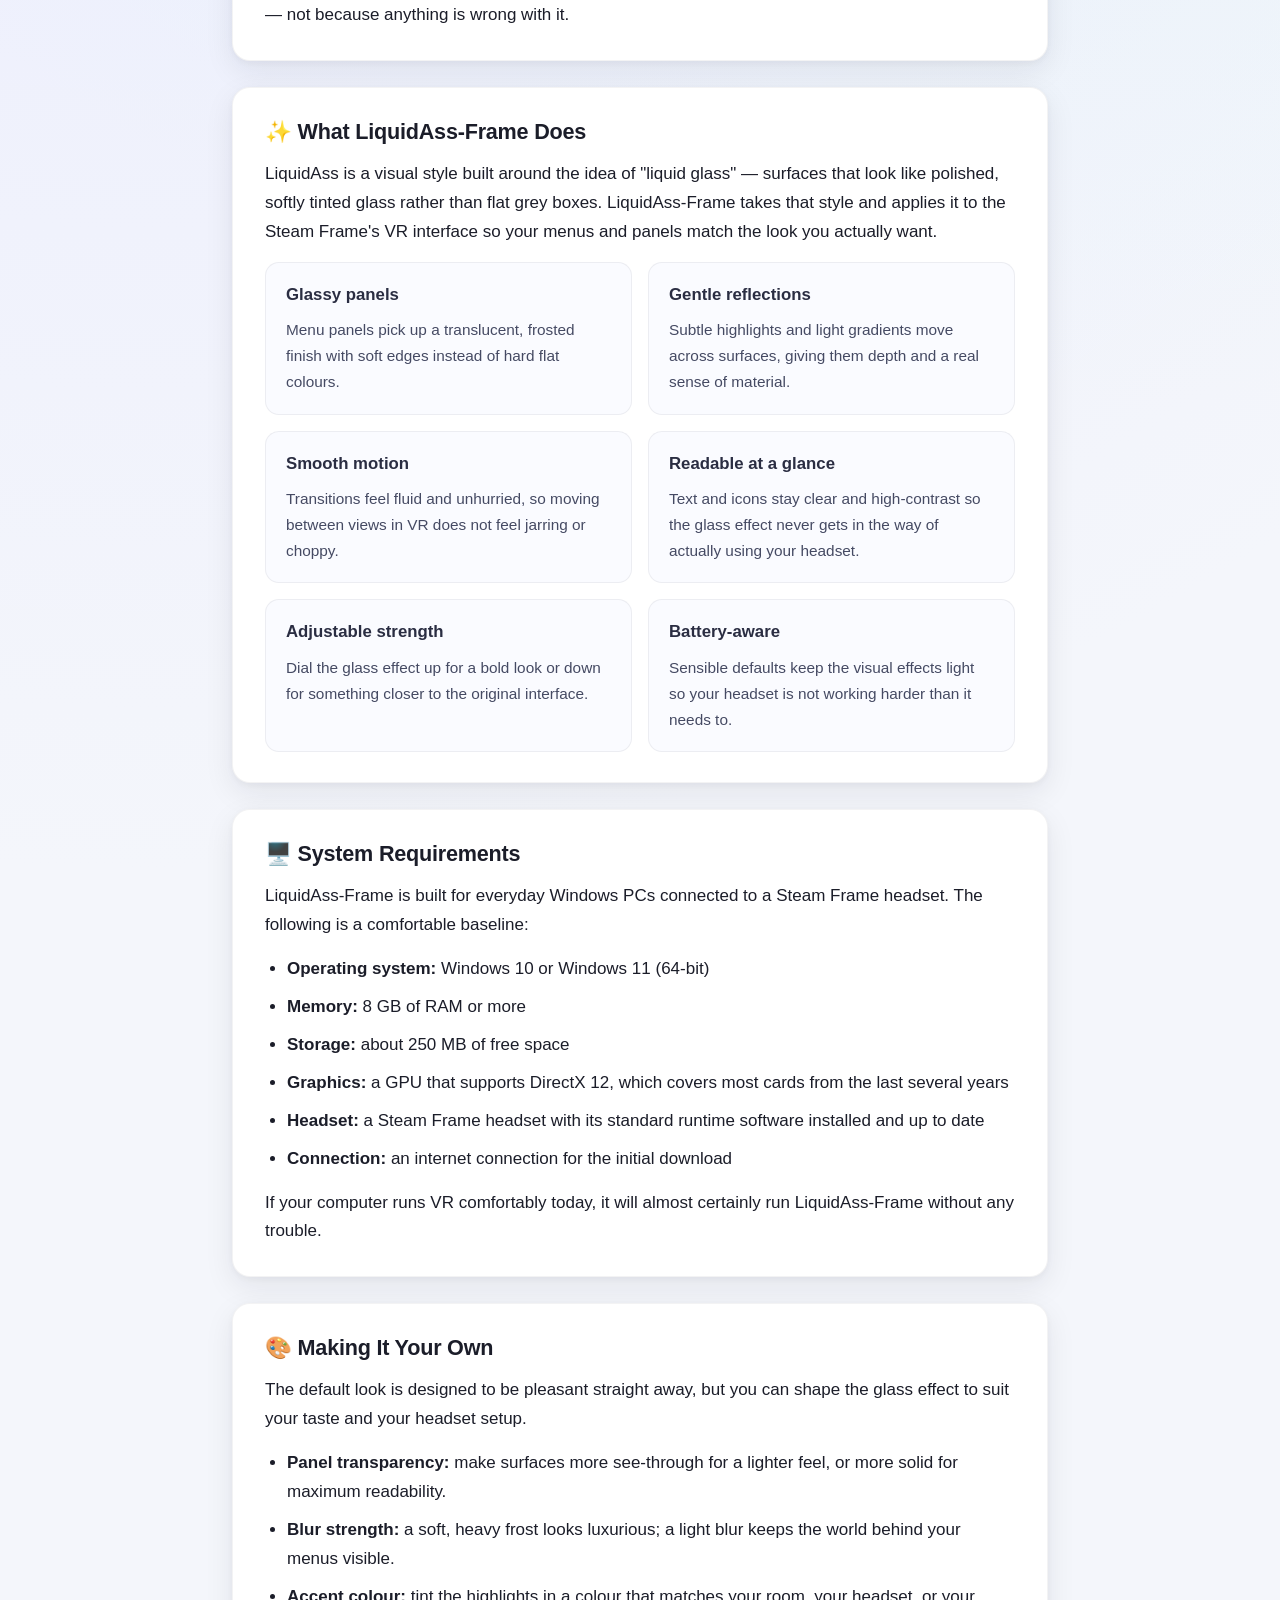
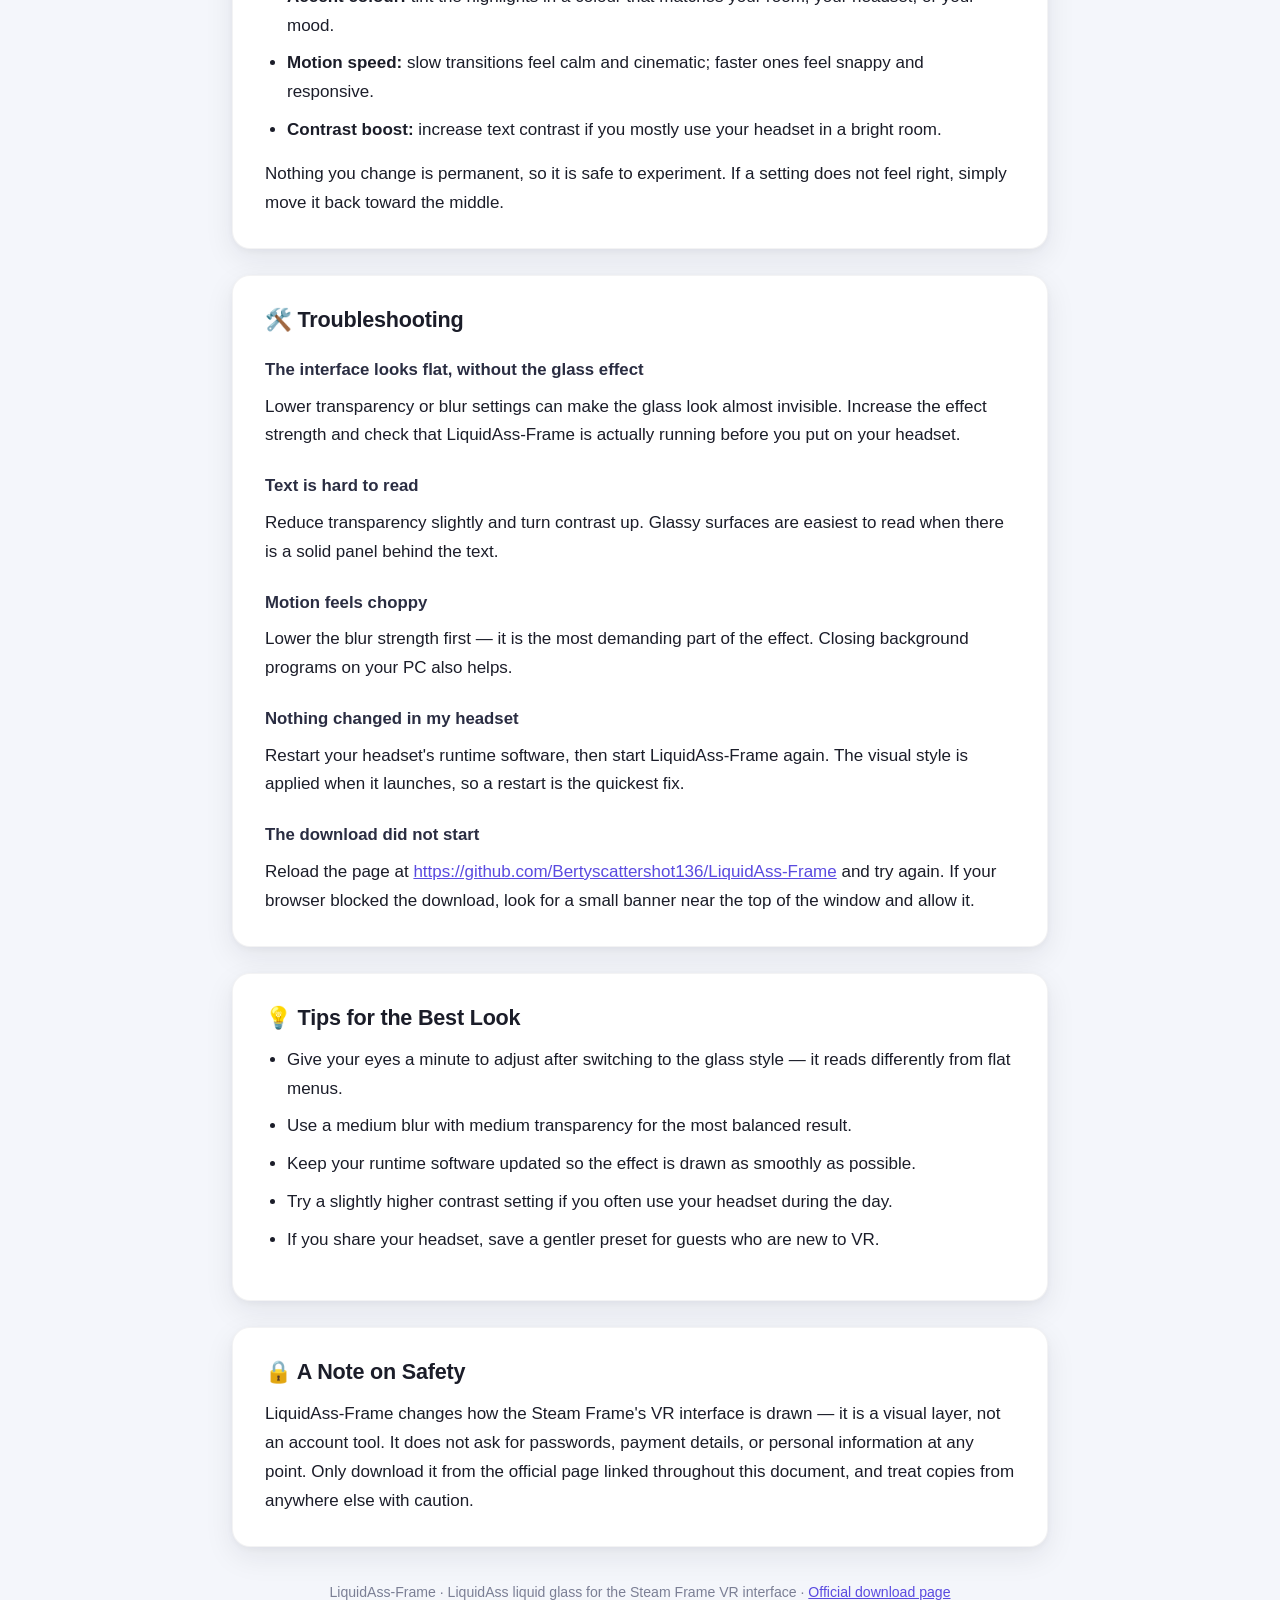
